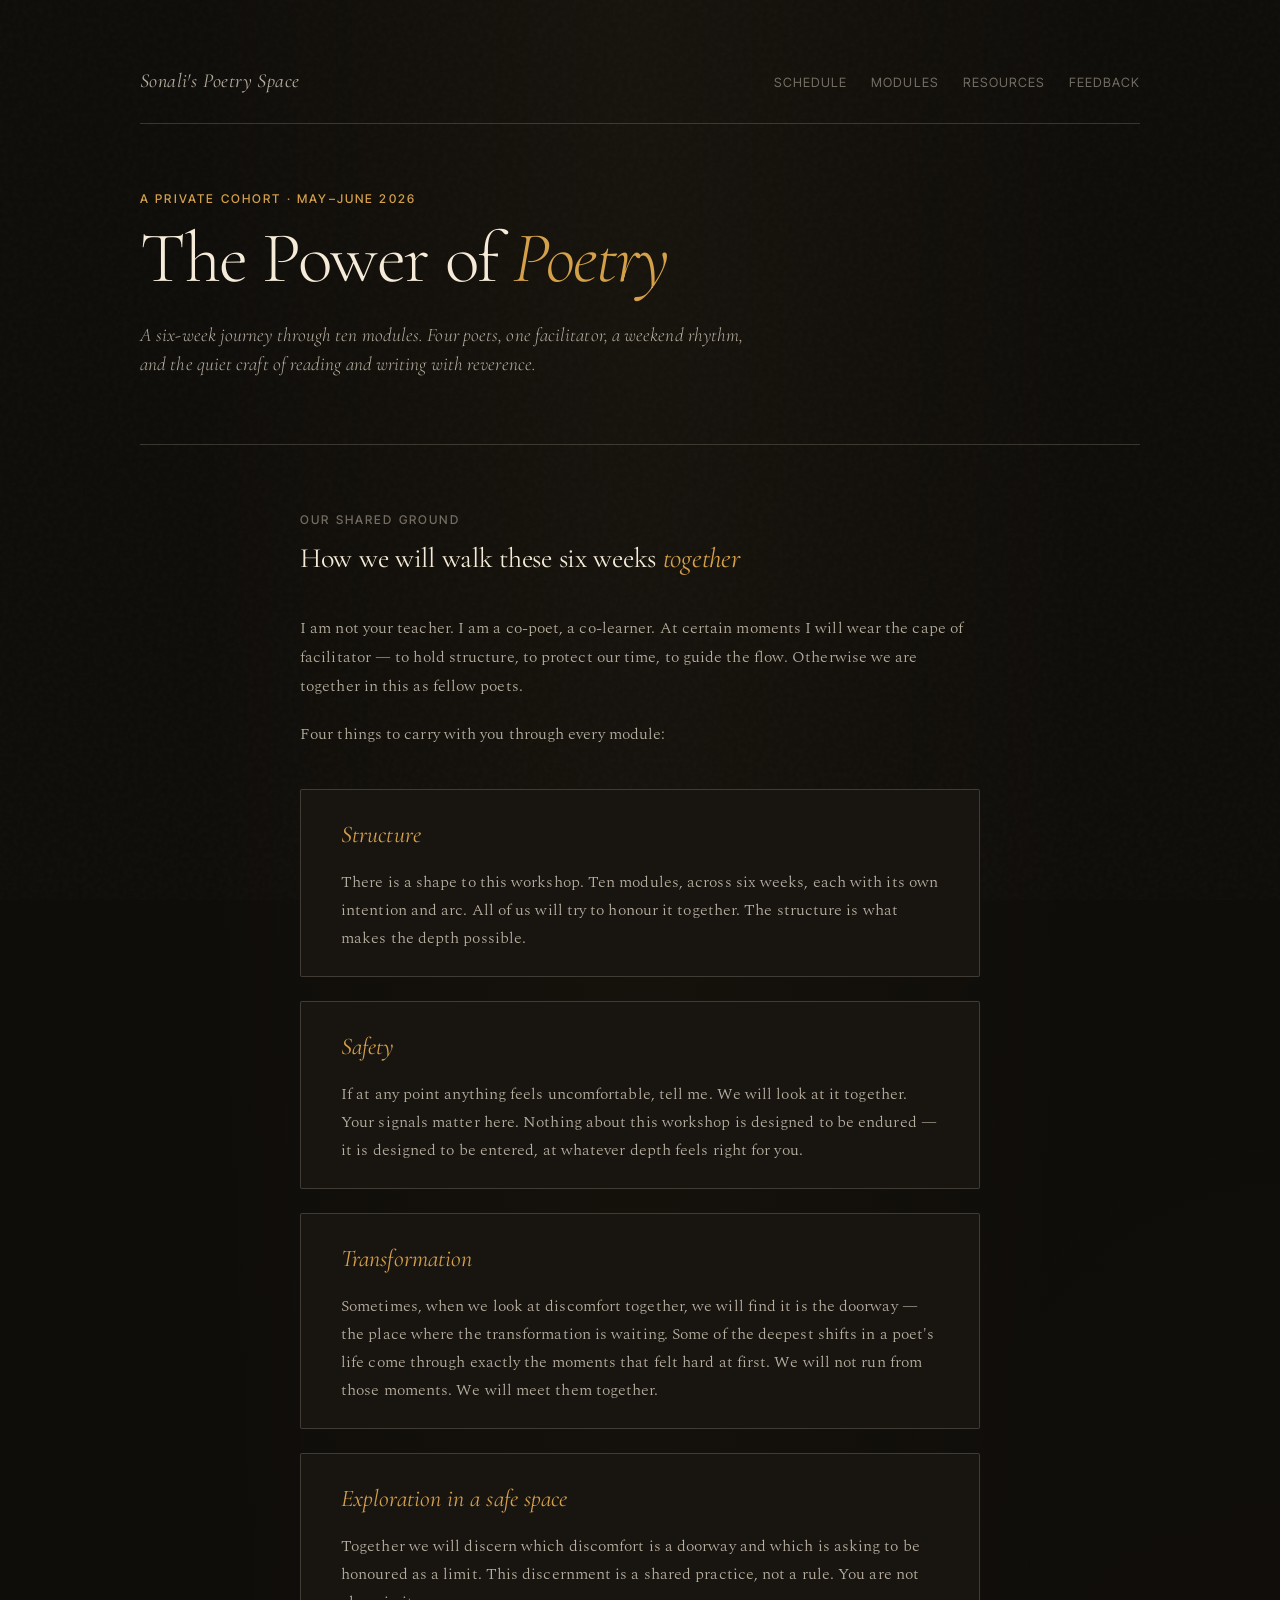
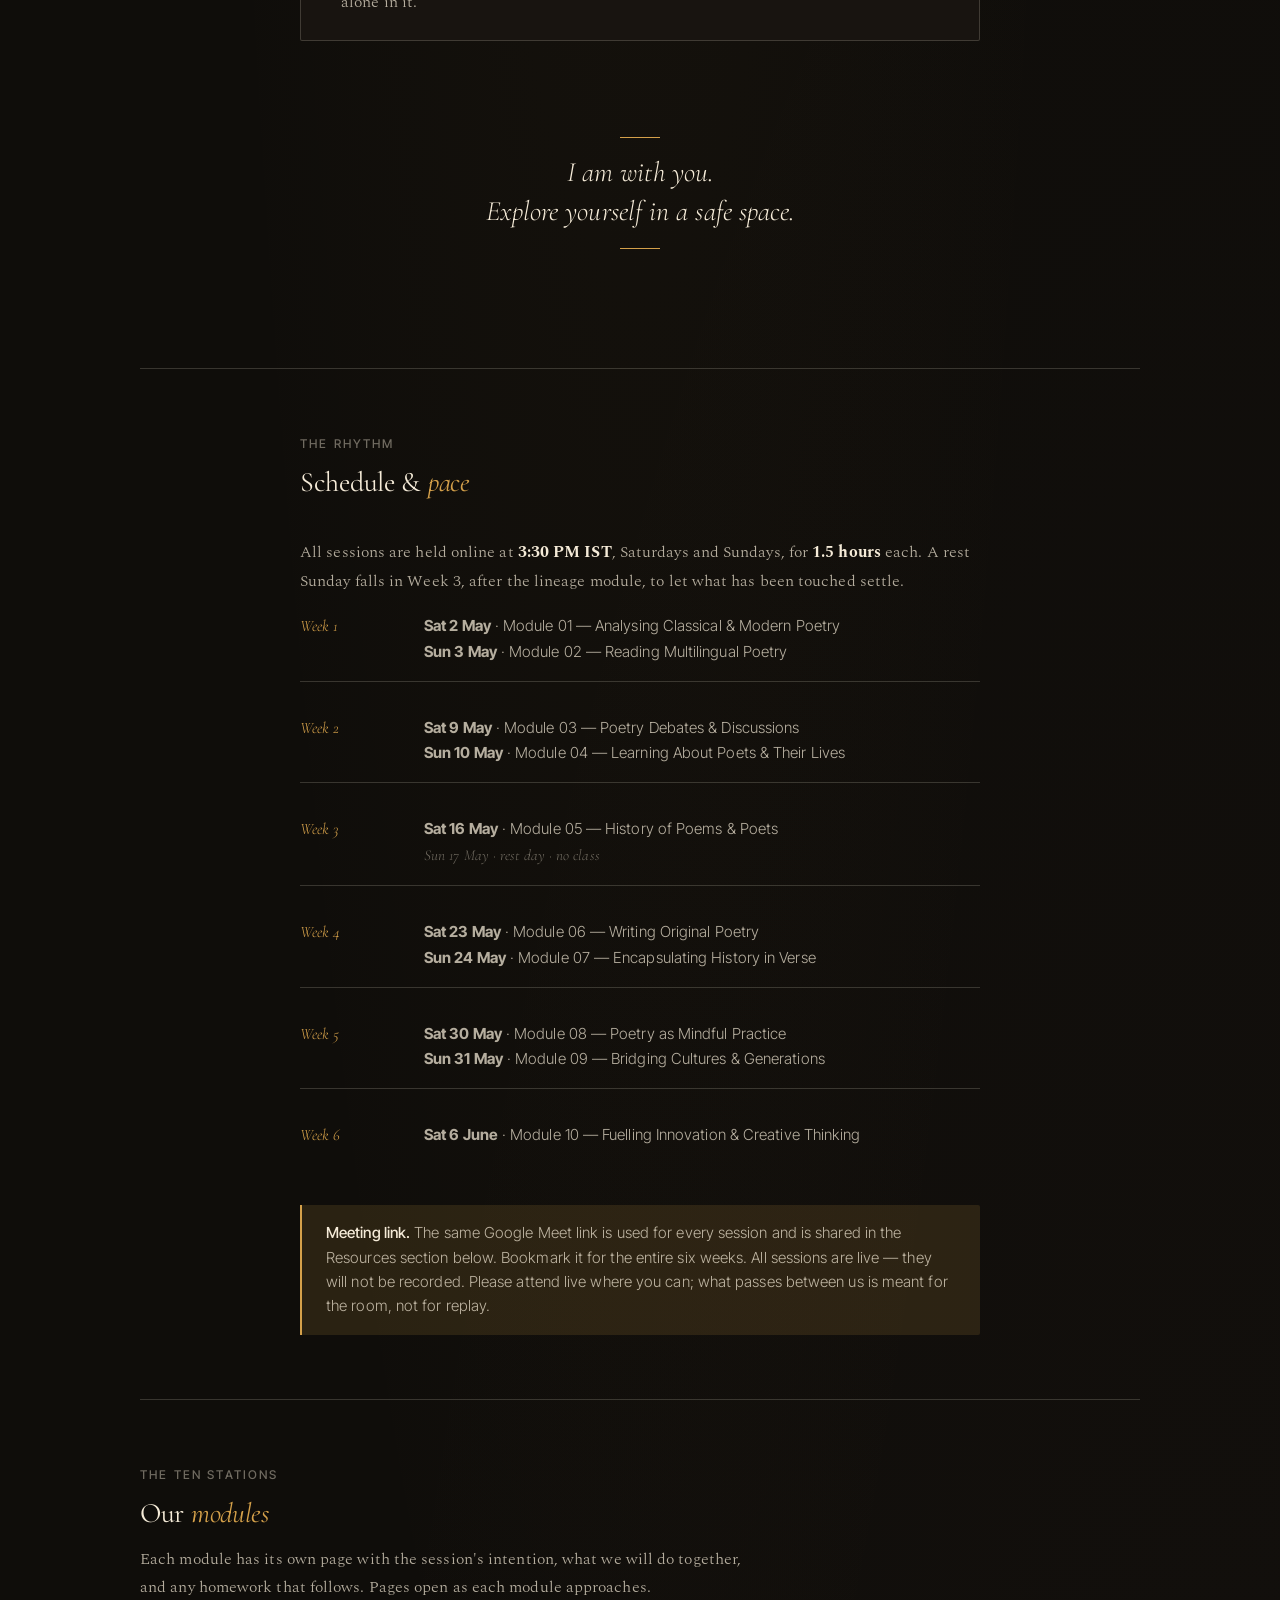
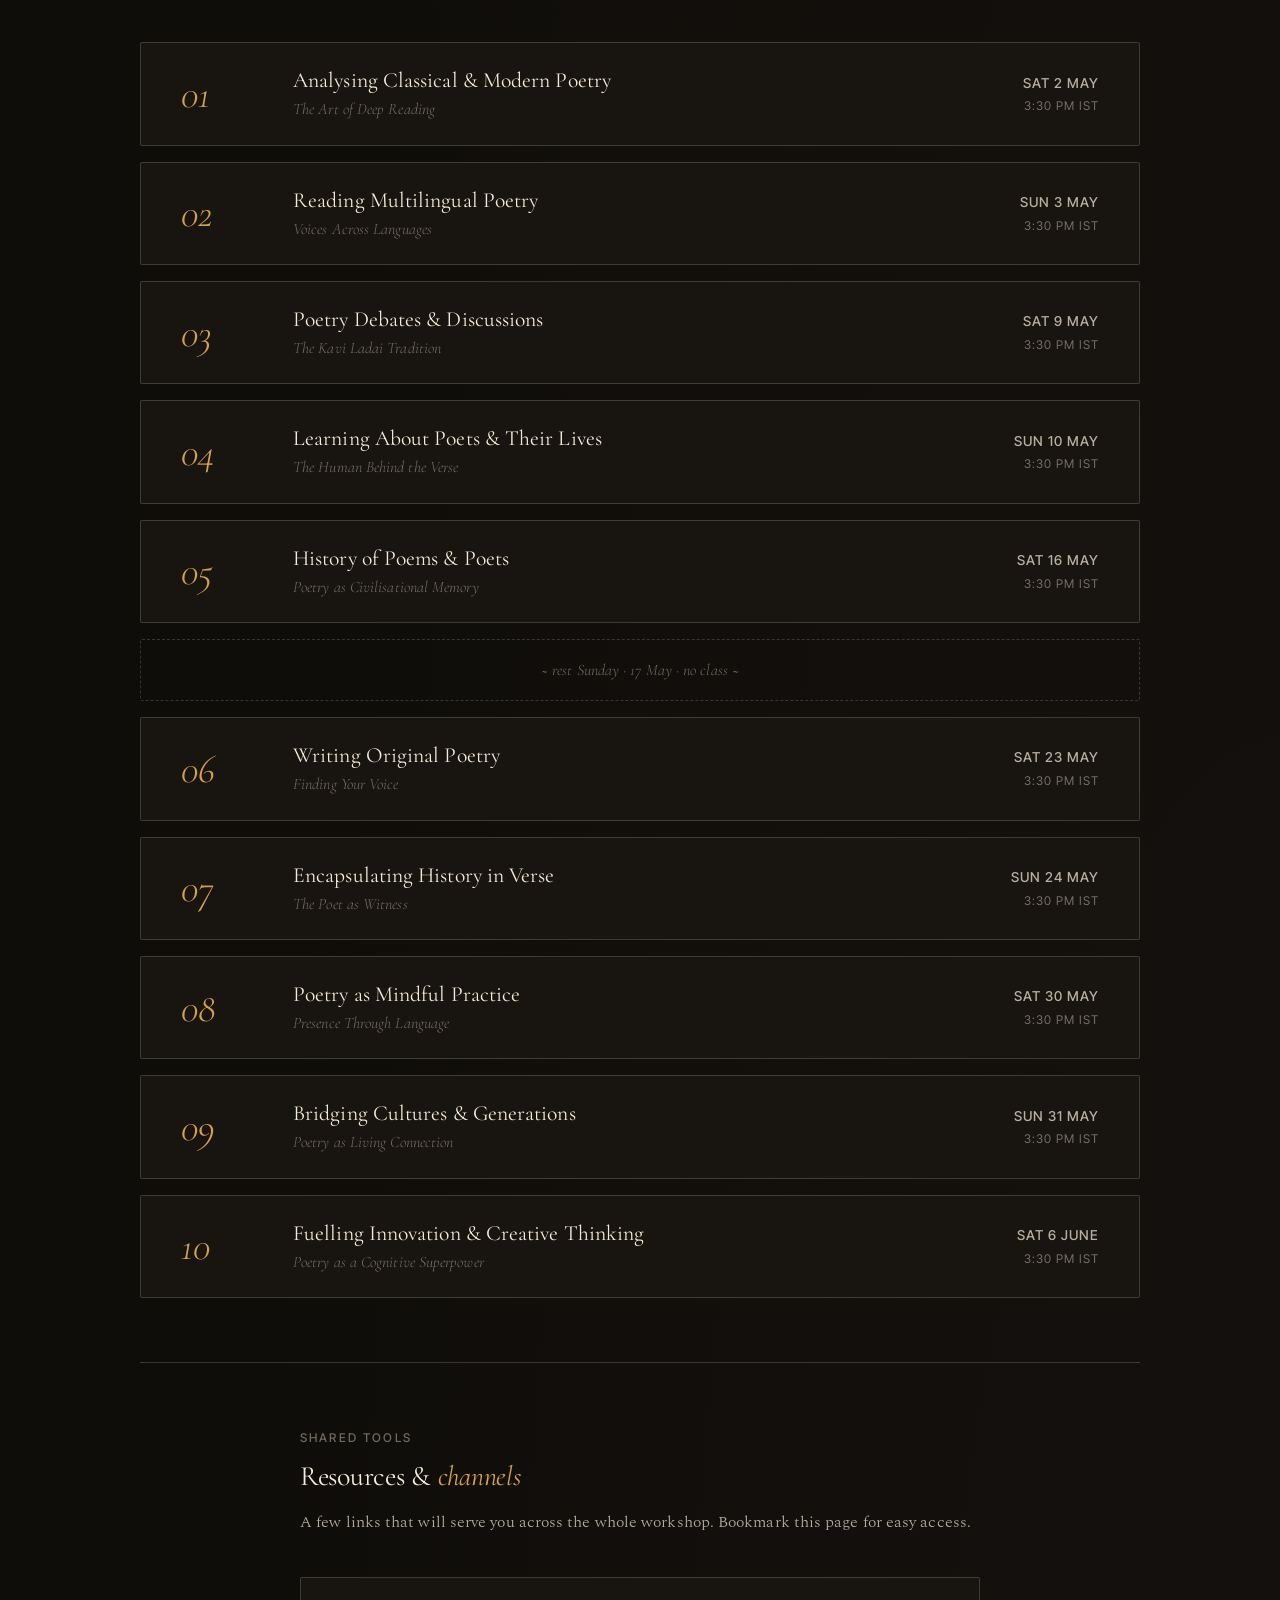
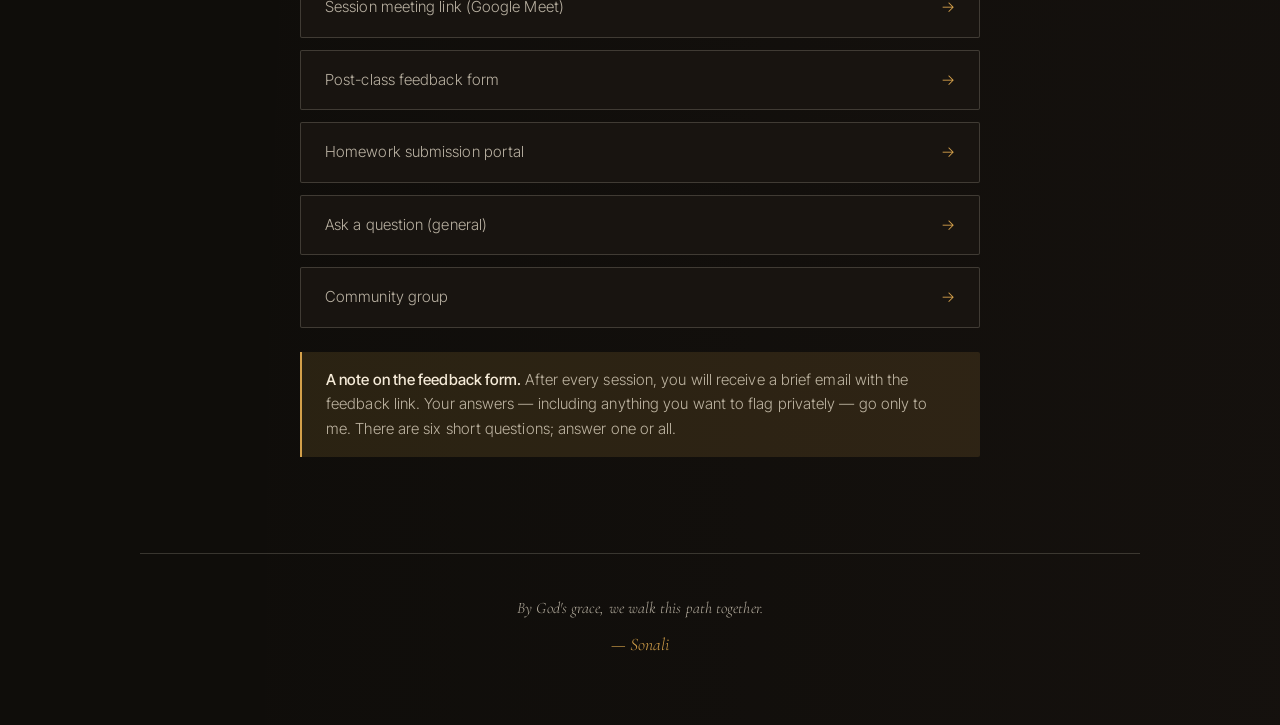
==== index.html @ ab96ab95 "Add files via upload" ====
<!DOCTYPE html>
<html lang="en">
<head>
<meta charset="UTF-8">
<meta name="viewport" content="width=device-width, initial-scale=1.0">
<meta name="robots" content="noindex, nofollow">
<title>The Power of Poetry · Cohort Hub · May 2026</title>
<link rel="stylesheet" href="styles.css">
<link rel="icon" href="data:image/svg+xml,%3Csvg xmlns='http://www.w3.org/2000/svg' viewBox='0 0 32 32'%3E%3Ctext x='16' y='22' text-anchor='middle' font-size='22' fill='%23d4a04a'%3E✦%3C/text%3E%3C/svg%3E">
</head>
<body>
<div class="page">
<div class="container">

<header class="masthead">
  <div class="masthead-title">
    <a href="index.html">Sonali's Poetry Space</a>
  </div>
  <nav class="masthead-nav">
    <a href="#schedule">Schedule</a>
    <a href="#modules">Modules</a>
    <a href="#resources">Resources</a>
    <a href="#feedback">Feedback</a>
  </nav>
</header>

<!-- HERO -->
<section class="reveal">
  <span class="eyebrow">A Private Cohort · May–June 2026</span>
  <h1 class="display">The Power of <em>Poetry</em></h1>
  <p class="lede" style="margin-top: var(--space-lg);">
    A six-week journey through ten modules. Four poets, one facilitator, a weekend rhythm, and the quiet craft of reading and writing with reverence.
  </p>
</section>

<hr class="rule">

<!-- OPENING FRAMING -->
<section class="section container-text">
  <div class="section-head">
    <span class="eyebrow eyebrow-muted">Our Shared Ground</span>
    <h2 class="section-title">How we will walk these six weeks <em>together</em></h2>
  </div>

  <div class="body-text">
    <p>
      I am not your teacher. I am a co-poet, a co-learner. At certain moments I will wear the cape of facilitator — to hold structure, to protect our time, to guide the flow. Otherwise we are together in this as fellow poets.
    </p>
    <p>
      Four things to carry with you through every module:
    </p>
  </div>

  <div class="four-pillars reveal-stagger">
    <div class="pillar">
      <div class="pillar-name">Structure</div>
      <div class="pillar-body">
        There is a shape to this workshop. Ten modules, across six weeks, each with its own intention and arc. All of us will try to honour it together. The structure is what makes the depth possible.
      </div>
    </div>
    <div class="pillar">
      <div class="pillar-name">Safety</div>
      <div class="pillar-body">
        If at any point anything feels uncomfortable, tell me. We will look at it together. Your signals matter here. Nothing about this workshop is designed to be endured — it is designed to be entered, at whatever depth feels right for you.
      </div>
    </div>
    <div class="pillar">
      <div class="pillar-name">Transformation</div>
      <div class="pillar-body">
        Sometimes, when we look at discomfort together, we will find it is the doorway — the place where the transformation is waiting. Some of the deepest shifts in a poet's life come through exactly the moments that felt hard at first. We will not run from those moments. We will meet them together.
      </div>
    </div>
    <div class="pillar">
      <div class="pillar-name">Exploration in a safe space</div>
      <div class="pillar-body">
        Together we will discern which discomfort is a doorway and which is asking to be honoured as a limit. This discernment is a shared practice, not a rule. You are not alone in it.
      </div>
    </div>
  </div>

  <div class="pullquote">
    I am with you.<br>Explore yourself in a safe space.
  </div>
</section>

<hr class="rule">

<!-- SCHEDULE -->
<section id="schedule" class="section container-text">
  <div class="section-head">
    <span class="eyebrow eyebrow-muted">The Rhythm</span>
    <h2 class="section-title">Schedule &amp; <em>pace</em></h2>
  </div>

  <p class="body-text">
    All sessions are held online at <strong style="color:var(--parchment);">3:30 PM IST</strong>, Saturdays and Sundays, for <strong style="color:var(--parchment);">1.5 hours</strong> each. A rest Sunday falls in Week 3, after the lineage module, to let what has been touched settle.
  </p>

  <ul class="schedule-list">
    <li class="schedule-item">
      <span class="schedule-week">Week 1</span>
      <div class="schedule-sessions">
        <strong>Sat 2 May</strong> · Module 01 — Analysing Classical &amp; Modern Poetry<br>
        <strong>Sun 3 May</strong> · Module 02 — Reading Multilingual Poetry
      </div>
    </li>
    <li class="schedule-item">
      <span class="schedule-week">Week 2</span>
      <div class="schedule-sessions">
        <strong>Sat 9 May</strong> · Module 03 — Poetry Debates &amp; Discussions<br>
        <strong>Sun 10 May</strong> · Module 04 — Learning About Poets &amp; Their Lives
      </div>
    </li>
    <li class="schedule-item">
      <span class="schedule-week">Week 3</span>
      <div class="schedule-sessions">
        <strong>Sat 16 May</strong> · Module 05 — History of Poems &amp; Poets<br>
        <em>Sun 17 May · rest day · no class</em>
      </div>
    </li>
    <li class="schedule-item">
      <span class="schedule-week">Week 4</span>
      <div class="schedule-sessions">
        <strong>Sat 23 May</strong> · Module 06 — Writing Original Poetry<br>
        <strong>Sun 24 May</strong> · Module 07 — Encapsulating History in Verse
      </div>
    </li>
    <li class="schedule-item">
      <span class="schedule-week">Week 5</span>
      <div class="schedule-sessions">
        <strong>Sat 30 May</strong> · Module 08 — Poetry as Mindful Practice<br>
        <strong>Sun 31 May</strong> · Module 09 — Bridging Cultures &amp; Generations
      </div>
    </li>
    <li class="schedule-item">
      <span class="schedule-week">Week 6</span>
      <div class="schedule-sessions">
        <strong>Sat 6 June</strong> · Module 10 — Fuelling Innovation &amp; Creative Thinking
      </div>
    </li>
  </ul>

  <div class="note" style="margin-top: var(--space-xl);">
    <strong>Meeting link.</strong> The same Google Meet link is used for every session and is shared in the Resources section below. Bookmark it for the entire six weeks. All sessions are live — they will not be recorded. Please attend live where you can; what passes between us is meant for the room, not for replay.
  </div>
</section>

<hr class="rule">

<!-- MODULES -->
<section id="modules" class="section">
  <div class="section-head">
    <span class="eyebrow eyebrow-muted">The Ten Stations</span>
    <h2 class="section-title">Our <em>modules</em></h2>
    <p class="body-text" style="margin-top: var(--space-md); max-width: var(--max-reading);">
      Each module has its own page with the session's intention, what we will do together, and any homework that follows. Pages open as each module approaches.
    </p>
  </div>

  <div class="modules-grid reveal-stagger">

    <a class="module-card" href="module-01.html">
      <div class="module-card-grid">
        <div class="module-num">01</div>
        <div class="module-info">
          <div class="module-card-title">Analysing Classical &amp; Modern Poetry</div>
          <div class="module-card-sub">The Art of Deep Reading</div>
        </div>
        <div class="module-card-date"><strong>Sat 2 May</strong>3:30 PM IST</div>
      </div>
    </a>

    <a class="module-card" href="module-02.html">
      <div class="module-card-grid">
        <div class="module-num">02</div>
        <div class="module-info">
          <div class="module-card-title">Reading Multilingual Poetry</div>
          <div class="module-card-sub">Voices Across Languages</div>
        </div>
        <div class="module-card-date"><strong>Sun 3 May</strong>3:30 PM IST</div>
      </div>
    </a>

    <a class="module-card" href="module-03.html">
      <div class="module-card-grid">
        <div class="module-num">03</div>
        <div class="module-info">
          <div class="module-card-title">Poetry Debates &amp; Discussions</div>
          <div class="module-card-sub">The Kavi Ladai Tradition</div>
        </div>
        <div class="module-card-date"><strong>Sat 9 May</strong>3:30 PM IST</div>
      </div>
    </a>

    <a class="module-card" href="module-04.html">
      <div class="module-card-grid">
        <div class="module-num">04</div>
        <div class="module-info">
          <div class="module-card-title">Learning About Poets &amp; Their Lives</div>
          <div class="module-card-sub">The Human Behind the Verse</div>
        </div>
        <div class="module-card-date"><strong>Sun 10 May</strong>3:30 PM IST</div>
      </div>
    </a>

    <a class="module-card" href="module-05.html">
      <div class="module-card-grid">
        <div class="module-num">05</div>
        <div class="module-info">
          <div class="module-card-title">History of Poems &amp; Poets</div>
          <div class="module-card-sub">Poetry as Civilisational Memory</div>
        </div>
        <div class="module-card-date"><strong>Sat 16 May</strong>3:30 PM IST</div>
      </div>
    </a>

    <div class="rest-marker">rest Sunday · 17 May · no class</div>

    <a class="module-card" href="module-06.html">
      <div class="module-card-grid">
        <div class="module-num">06</div>
        <div class="module-info">
          <div class="module-card-title">Writing Original Poetry</div>
          <div class="module-card-sub">Finding Your Voice</div>
        </div>
        <div class="module-card-date"><strong>Sat 23 May</strong>3:30 PM IST</div>
      </div>
    </a>

    <a class="module-card" href="module-07.html">
      <div class="module-card-grid">
        <div class="module-num">07</div>
        <div class="module-info">
          <div class="module-card-title">Encapsulating History in Verse</div>
          <div class="module-card-sub">The Poet as Witness</div>
        </div>
        <div class="module-card-date"><strong>Sun 24 May</strong>3:30 PM IST</div>
      </div>
    </a>

    <a class="module-card" href="module-08.html">
      <div class="module-card-grid">
        <div class="module-num">08</div>
        <div class="module-info">
          <div class="module-card-title">Poetry as Mindful Practice</div>
          <div class="module-card-sub">Presence Through Language</div>
        </div>
        <div class="module-card-date"><strong>Sat 30 May</strong>3:30 PM IST</div>
      </div>
    </a>

    <a class="module-card" href="module-09.html">
      <div class="module-card-grid">
        <div class="module-num">09</div>
        <div class="module-info">
          <div class="module-card-title">Bridging Cultures &amp; Generations</div>
          <div class="module-card-sub">Poetry as Living Connection</div>
        </div>
        <div class="module-card-date"><strong>Sun 31 May</strong>3:30 PM IST</div>
      </div>
    </a>

    <a class="module-card" href="module-10.html">
      <div class="module-card-grid">
        <div class="module-num">10</div>
        <div class="module-info">
          <div class="module-card-title">Fuelling Innovation &amp; Creative Thinking</div>
          <div class="module-card-sub">Poetry as a Cognitive Superpower</div>
        </div>
        <div class="module-card-date"><strong>Sat 6 June</strong>3:30 PM IST</div>
      </div>
    </a>

  </div>
</section>

<hr class="rule">

<!-- RESOURCES -->
<section id="resources" class="section container-text">
  <div class="section-head">
    <span class="eyebrow eyebrow-muted">Shared Tools</span>
    <h2 class="section-title">Resources &amp; <em>channels</em></h2>
    <p class="body-text" style="margin-top: var(--space-md);">
      A few links that will serve you across the whole workshop. Bookmark this page for easy access.
    </p>
  </div>

  <ul class="link-list">
    <li><a href="https://meet.google.com/rak-xqtw-wih" target="_blank" rel="noopener">Session meeting link (Google Meet)</a></li>
    <li><a href="#" data-link="feedback" id="feedback">Post-class feedback form</a></li>
    <li><a href="#" data-link="homework">Homework submission portal</a></li>
    <li><a href="#" data-link="questions">Ask a question (general)</a></li>
    <li><a href="#" data-link="community">Community group</a></li>
  </ul>

  <div class="note" style="margin-top: var(--space-lg);">
    <strong>A note on the feedback form.</strong> After every session, you will receive a brief email with the feedback link. Your answers — including anything you want to flag privately — go only to me. There are six short questions; answer one or all.
  </div>
</section>

<!-- FOOTER -->
<footer class="page-foot">
  <p>By God's grace, we walk this path together.</p>
  <span class="signature">— Sonali</span>
</footer>

</div>
</div>

<script>
// Gentle placeholder behaviour: links that are not yet configured
// show a friendly note rather than a broken experience.
document.querySelectorAll('.link-list a[data-link]').forEach(a => {
  a.addEventListener('click', (e) => {
    if (a.getAttribute('href') === '#' || !a.getAttribute('href')) {
      e.preventDefault();
      const label = a.textContent.trim();
      alert(`This link will be activated before the workshop begins:\n\n"${label}"\n\nYou will receive it by email.`);
    }
  });
});
</script>

</body>
</html>
---- styles.css ----
/* ============================================
   The Power of Poetry — Cohort Hub
   Shared stylesheet
   Aesthetic: contemplative editorial, warm dark,
   serif-forward, generous whitespace
   ============================================ */

/* -- Typography imports -- */
@import url('https://fonts.googleapis.com/css2?family=Cormorant+Garamond:ital,wght@0,300;0,400;0,500;0,600;1,300;1,400;1,500&family=Spectral:ital,wght@0,300;0,400;0,500;0,600;1,300;1,400&family=Inter+Tight:wght@300;400;500;600&display=swap');

/* -- Design tokens -- */
:root {
  /* Colors — ink on aged paper, saffron accent */
  --ink-deepest: #0f0d0a;
  --ink-deep: #181410;
  --ink-mid: #211c17;
  --ink-raised: #2a241e;
  --parchment: #f5ebd8;
  --parchment-dim: #d9cdb7;
  --parchment-soft: rgba(245, 235, 216, 0.72);
  --parchment-faint: rgba(245, 235, 216, 0.42);
  --parchment-whisper: rgba(245, 235, 216, 0.18);
  --saffron: #d4a04a;
  --saffron-deep: #b88535;
  --saffron-soft: rgba(212, 160, 74, 0.14);
  --patron-rose: #c88a7f;
  --patron-rose-soft: rgba(200, 138, 127, 0.12);

  /* Typography */
  --font-display: 'Cormorant Garamond', 'Times New Roman', serif;
  --font-body: 'Spectral', 'Georgia', serif;
  --font-ui: 'Inter Tight', system-ui, sans-serif;

  /* Spacing rhythm */
  --space-xxs: 0.25rem;
  --space-xs: 0.5rem;
  --space-sm: 0.75rem;
  --space-md: 1rem;
  --space-lg: 1.5rem;
  --space-xl: 2.5rem;
  --space-xxl: 4rem;
  --space-xxxl: 6rem;

  /* Max widths */
  --max-text: 680px;
  --max-wide: 1000px;
  --max-reading: 620px;
}

/* -- Reset & base -- */
* { box-sizing: border-box; margin: 0; padding: 0; }

html { scroll-behavior: smooth; }

body {
  background: var(--ink-deepest);
  color: var(--parchment);
  font-family: var(--font-body);
  font-weight: 300;
  line-height: 1.75;
  font-size: 17px;
  letter-spacing: 0.005em;
  -webkit-font-smoothing: antialiased;
  min-height: 100vh;
  overflow-x: hidden;
  background-image:
    radial-gradient(ellipse at top, rgba(212, 160, 74, 0.04) 0%, transparent 50%),
    radial-gradient(ellipse at bottom right, rgba(200, 138, 127, 0.03) 0%, transparent 60%);
}

/* Subtle paper texture */
body::before {
  content: '';
  position: fixed;
  inset: 0;
  pointer-events: none;
  z-index: 1;
  opacity: 0.35;
  background-image: url("data:image/svg+xml,%3Csvg viewBox='0 0 200 200' xmlns='http://www.w3.org/2000/svg'%3E%3Cfilter id='n'%3E%3CfeTurbulence type='fractalNoise' baseFrequency='0.9' numOctaves='2' /%3E%3CfeColorMatrix values='0 0 0 0 0.95 0 0 0 0 0.92 0 0 0 0 0.85 0 0 0 0.06 0'/%3E%3C/filter%3E%3Crect width='100%25' height='100%25' filter='url(%23n)'/%3E%3C/svg%3E");
}

/* -- Typography -- */
h1, h2, h3, h4, h5, h6 {
  font-family: var(--font-display);
  font-weight: 400;
  letter-spacing: -0.01em;
  line-height: 1.15;
  color: var(--parchment);
}

p { color: var(--parchment-soft); }

.serif-italic {
  font-family: var(--font-display);
  font-style: italic;
  font-weight: 400;
}

em, i { font-style: italic; color: var(--parchment); }

/* -- Layout containers -- */
.page {
  position: relative;
  z-index: 2;
  min-height: 100vh;
  padding: var(--space-xxl) var(--space-lg);
}

.container {
  max-width: var(--max-wide);
  margin: 0 auto;
}

.container-text {
  max-width: var(--max-text);
  margin: 0 auto;
}

.container-reading {
  max-width: var(--max-reading);
  margin: 0 auto;
}

/* -- Header bar -- */
.masthead {
  border-bottom: 0.5px solid var(--parchment-whisper);
  padding-bottom: var(--space-lg);
  margin-bottom: var(--space-xxl);
  display: flex;
  justify-content: space-between;
  align-items: baseline;
  flex-wrap: wrap;
  gap: var(--space-sm);
}

.masthead-title {
  font-family: var(--font-display);
  font-style: italic;
  font-weight: 400;
  font-size: 1.25rem;
  color: var(--parchment-soft);
  letter-spacing: 0.02em;
}

.masthead-title a {
  color: inherit;
  text-decoration: none;
  transition: color 200ms ease;
}

.masthead-title a:hover { color: var(--saffron); }

.masthead-nav {
  display: flex;
  gap: var(--space-lg);
  font-family: var(--font-ui);
  font-size: 0.8rem;
  font-weight: 400;
  letter-spacing: 0.08em;
  text-transform: uppercase;
  color: var(--parchment-faint);
  flex-wrap: wrap;
}

@media (max-width: 520px) {
  .masthead-nav {
    gap: var(--space-md);
    font-size: 0.72rem;
  }
}

.masthead-nav a {
  color: inherit;
  text-decoration: none;
  transition: color 200ms ease;
  padding-bottom: 2px;
  border-bottom: 0.5px solid transparent;
}

.masthead-nav a:hover {
  color: var(--parchment);
  border-bottom-color: var(--saffron);
}

/* -- Eyebrow label -- */
.eyebrow {
  font-family: var(--font-ui);
  font-size: 0.75rem;
  font-weight: 500;
  letter-spacing: 0.18em;
  text-transform: uppercase;
  color: var(--saffron);
  margin-bottom: var(--space-sm);
  display: block;
}

.eyebrow-muted {
  color: var(--parchment-faint);
}

/* -- Headings scale -- */
.display {
  font-size: clamp(2.75rem, 6vw, 4.5rem);
  font-weight: 300;
  letter-spacing: -0.02em;
  line-height: 1.05;
}

.display em {
  font-style: italic;
  color: var(--saffron);
}

.h1 { font-size: clamp(2rem, 4vw, 2.75rem); font-weight: 400; }
.h2 { font-size: clamp(1.5rem, 3vw, 2rem); font-weight: 400; }
.h3 { font-size: 1.35rem; font-weight: 500; }
.h4 {
  font-family: var(--font-ui);
  font-size: 0.75rem;
  font-weight: 500;
  letter-spacing: 0.15em;
  text-transform: uppercase;
  color: var(--parchment-faint);
}

/* -- Body text -- */
.lede {
  font-family: var(--font-display);
  font-size: clamp(1.1rem, 1.5vw, 1.35rem);
  font-weight: 300;
  font-style: italic;
  line-height: 1.55;
  color: var(--parchment-soft);
  max-width: var(--max-reading);
}

.body-text {
  font-size: 1rem;
  line-height: 1.8;
  color: var(--parchment-soft);
}

.body-text p + p { margin-top: 1.2em; }

/* -- Horizontal rules -- */
.rule {
  border: 0;
  border-top: 0.5px solid var(--parchment-whisper);
  margin: var(--space-xxl) 0;
}

.rule-center {
  border: 0;
  text-align: center;
  height: 1em;
  margin: var(--space-xl) 0;
}

.rule-center::before {
  content: '✦';
  color: var(--saffron);
  font-size: 0.75rem;
  letter-spacing: 1em;
  padding-left: 1em;
  opacity: 0.7;
}

/* -- Cards / panels -- */
.panel {
  background: var(--ink-deep);
  border: 0.5px solid var(--parchment-whisper);
  border-radius: 2px;
  padding: var(--space-xl);
  transition: border-color 300ms ease, transform 300ms ease;
}

.panel:hover {
  border-color: var(--parchment-faint);
}

/* -- Module cards -- */
.modules-grid {
  display: grid;
  gap: var(--space-md);
  margin-top: var(--space-xl);
}

.module-card {
  display: block;
  padding: var(--space-lg) var(--space-xl);
  background: var(--ink-deep);
  border: 0.5px solid var(--parchment-whisper);
  border-radius: 2px;
  text-decoration: none;
  color: inherit;
  transition: all 300ms ease;
  position: relative;
}

.module-card:hover {
  border-color: var(--saffron);
  background: var(--ink-mid);
  transform: translateX(4px);
}

.module-card-grid {
  display: grid;
  grid-template-columns: auto 1fr auto;
  gap: var(--space-lg);
  align-items: center;
}

.module-num {
  font-family: var(--font-display);
  font-style: italic;
  font-size: 2.5rem;
  font-weight: 300;
  color: var(--saffron);
  line-height: 1;
  min-width: 2.2em;
}

.module-info { min-width: 0; }

.module-card-title {
  font-family: var(--font-display);
  font-size: 1.35rem;
  font-weight: 400;
  color: var(--parchment);
  line-height: 1.25;
  margin-bottom: var(--space-xxs);
}

.module-card-sub {
  font-family: var(--font-display);
  font-style: italic;
  font-size: 1rem;
  font-weight: 300;
  color: var(--parchment-faint);
  line-height: 1.4;
}

.module-card-date {
  font-family: var(--font-ui);
  font-size: 0.75rem;
  font-weight: 400;
  letter-spacing: 0.08em;
  text-transform: uppercase;
  color: var(--parchment-faint);
  text-align: right;
  white-space: nowrap;
}

.module-card-date strong {
  display: block;
  font-weight: 500;
  color: var(--parchment-soft);
  font-size: 0.85rem;
}

@media (max-width: 600px) {
  .module-card-grid {
    grid-template-columns: auto 1fr;
    gap: var(--space-md);
  }
  .module-card-date {
    grid-column: 1 / -1;
    text-align: left;
    padding-top: var(--space-xs);
    border-top: 0.5px solid var(--parchment-whisper);
    margin-top: var(--space-xs);
  }
  .module-num { font-size: 2rem; }
  .module-card-title { font-size: 1.15rem; }
}

/* -- Rest week marker -- */
.rest-marker {
  display: block;
  padding: var(--space-md) var(--space-xl);
  text-align: center;
  font-family: var(--font-display);
  font-style: italic;
  color: var(--parchment-faint);
  font-size: 1rem;
  border: 0.5px dashed var(--parchment-whisper);
  border-radius: 2px;
  background: transparent;
}

.rest-marker::before {
  content: '~ ';
  color: var(--saffron);
}
.rest-marker::after {
  content: ' ~';
  color: var(--saffron);
}

/* -- Section headers -- */
.section {
  margin-bottom: var(--space-xxl);
}

.section-head {
  margin-bottom: var(--space-xl);
}

.section-head-inline {
  display: flex;
  align-items: baseline;
  justify-content: space-between;
  flex-wrap: wrap;
  gap: var(--space-md);
  margin-bottom: var(--space-lg);
  padding-bottom: var(--space-sm);
  border-bottom: 0.5px solid var(--parchment-whisper);
}

.section-title {
  font-family: var(--font-display);
  font-size: 1.75rem;
  font-weight: 400;
  color: var(--parchment);
}

.section-title em {
  font-style: italic;
  color: var(--saffron);
}

/* -- Resource / link lists -- */
.link-list {
  list-style: none;
  display: grid;
  gap: var(--space-sm);
}

.link-list a {
  display: flex;
  justify-content: space-between;
  align-items: baseline;
  padding: var(--space-md) var(--space-lg);
  background: var(--ink-deep);
  border: 0.5px solid var(--parchment-whisper);
  border-radius: 2px;
  color: var(--parchment-soft);
  text-decoration: none;
  font-family: var(--font-ui);
  font-size: 0.95rem;
  transition: all 200ms ease;
}

.link-list a:hover {
  border-color: var(--saffron);
  color: var(--parchment);
  background: var(--ink-mid);
}

.link-list a::after {
  content: '→';
  color: var(--saffron);
  font-family: var(--font-ui);
  transition: transform 200ms ease;
}

.link-list a:hover::after {
  transform: translateX(3px);
}

/* -- Quote block -- */
.pullquote {
  font-family: var(--font-display);
  font-style: italic;
  font-weight: 300;
  font-size: clamp(1.35rem, 2.5vw, 1.75rem);
  line-height: 1.4;
  color: var(--parchment);
  text-align: center;
  padding: var(--space-xl) var(--space-md);
  max-width: var(--max-reading);
  margin: var(--space-xl) auto;
  position: relative;
}

.pullquote::before, .pullquote::after {
  content: '';
  display: block;
  width: 40px;
  height: 0.5px;
  background: var(--saffron);
  margin: var(--space-md) auto;
}

/* -- Footer -- */
.page-foot {
  margin-top: var(--space-xxxl);
  padding-top: var(--space-xl);
  border-top: 0.5px solid var(--parchment-whisper);
  font-family: var(--font-display);
  font-style: italic;
  font-weight: 300;
  color: var(--parchment-faint);
  text-align: center;
  font-size: 1rem;
}

.page-foot .signature {
  color: var(--saffron);
  font-size: 1.1rem;
  display: block;
  margin-top: var(--space-xs);
}

/* -- Patron layer styling -- */
.patron-layer {
  border: 0.5px solid var(--patron-rose);
  background: var(--patron-rose-soft);
  border-radius: 2px;
  padding: var(--space-lg) var(--space-xl);
  margin: var(--space-lg) 0;
  position: relative;
}

.patron-layer::before {
  content: '◆ Patron layer';
  position: absolute;
  top: -0.5em;
  left: var(--space-lg);
  background: var(--ink-deepest);
  padding: 0 0.75em;
  font-family: var(--font-ui);
  font-size: 0.7rem;
  font-weight: 500;
  letter-spacing: 0.15em;
  text-transform: uppercase;
  color: var(--patron-rose);
}

.patron-layer p { color: var(--parchment-soft); }

/* -- Module page specific -- */
.module-hero {
  padding: var(--space-lg) 0 var(--space-xl);
  border-bottom: 0.5px solid var(--parchment-whisper);
  margin-bottom: var(--space-xxl);
}

.module-hero-num {
  font-family: var(--font-display);
  font-style: italic;
  font-size: 0.9rem;
  letter-spacing: 0.15em;
  color: var(--saffron);
  text-transform: uppercase;
  margin-bottom: var(--space-md);
}

.module-hero-title {
  font-family: var(--font-display);
  font-size: clamp(2.25rem, 5vw, 3.5rem);
  font-weight: 300;
  line-height: 1.1;
  color: var(--parchment);
  margin-bottom: var(--space-xs);
}

.module-hero-sub {
  font-family: var(--font-display);
  font-style: italic;
  font-size: clamp(1.15rem, 2vw, 1.5rem);
  font-weight: 300;
  color: var(--saffron);
  margin-bottom: var(--space-lg);
}

.module-meta {
  display: flex;
  gap: var(--space-xl);
  flex-wrap: wrap;
  font-family: var(--font-ui);
  font-size: 0.8rem;
  letter-spacing: 0.1em;
  text-transform: uppercase;
  color: var(--parchment-faint);
}

.module-meta-item strong {
  display: block;
  color: var(--parchment-soft);
  font-weight: 500;
  margin-top: 2px;
  letter-spacing: 0.05em;
}

/* -- Intention block -- */
.intention {
  font-family: var(--font-display);
  font-style: italic;
  font-weight: 300;
  font-size: 1.35rem;
  line-height: 1.5;
  color: var(--parchment);
  padding: var(--space-xl);
  border-left: 2px solid var(--saffron);
  background: var(--ink-deep);
  margin: var(--space-xl) 0;
  max-width: var(--max-reading);
}

.intention-label {
  font-family: var(--font-ui);
  font-size: 0.7rem;
  font-weight: 500;
  letter-spacing: 0.2em;
  text-transform: uppercase;
  color: var(--saffron);
  display: block;
  margin-bottom: var(--space-sm);
  font-style: normal;
}

/* -- Content sections on module pages -- */
.module-section {
  margin: var(--space-xxl) 0;
  max-width: var(--max-text);
}

.module-section-head {
  font-family: var(--font-display);
  font-weight: 400;
  font-size: 1.75rem;
  color: var(--parchment);
  margin-bottom: var(--space-md);
}

.module-section-head em {
  font-style: italic;
  color: var(--saffron);
  font-weight: 300;
}

.module-section-body {
  font-size: 1.05rem;
  line-height: 1.8;
  color: var(--parchment-soft);
}

.module-section-body p + p { margin-top: 1.2em; }

.module-section-body strong {
  color: var(--parchment);
  font-weight: 500;
}

/* -- Pointer list (for "what you will do together" content) -- */
.pointer-list {
  list-style: none;
  counter-reset: pointer;
  display: grid;
  gap: var(--space-md);
  margin-top: var(--space-lg);
}

.pointer-list li {
  counter-increment: pointer;
  padding: var(--space-md) 0 var(--space-md) var(--space-xxl);
  position: relative;
  font-size: 1.05rem;
  line-height: 1.7;
  color: var(--parchment-soft);
  border-bottom: 0.5px solid var(--parchment-whisper);
}

.pointer-list li:last-child { border-bottom: none; }

.pointer-list li::before {
  content: counter(pointer, decimal-leading-zero);
  position: absolute;
  left: 0;
  top: var(--space-md);
  font-family: var(--font-display);
  font-style: italic;
  font-size: 1.2rem;
  color: var(--saffron);
  font-weight: 300;
}

/* -- Homework / invitation blockquote -- */
.invitation {
  font-family: var(--font-display);
  font-style: italic;
  font-weight: 300;
  font-size: 1.2rem;
  line-height: 1.65;
  color: var(--parchment);
  padding: var(--space-lg) var(--space-xl);
  background: var(--ink-deep);
  border: 0.5px solid var(--parchment-whisper);
  border-radius: 2px;
  margin: var(--space-lg) 0;
  position: relative;
}

.invitation::before {
  content: '"';
  position: absolute;
  top: -0.4em;
  left: 0.3em;
  font-size: 3rem;
  color: var(--saffron);
  font-family: var(--font-display);
  line-height: 1;
}

/* -- Call-to-action buttons -- */
.cta-row {
  display: flex;
  gap: var(--space-md);
  flex-wrap: wrap;
  margin-top: var(--space-lg);
}

.btn {
  display: inline-flex;
  align-items: center;
  gap: 0.5em;
  padding: var(--space-sm) var(--space-lg);
  font-family: var(--font-ui);
  font-size: 0.85rem;
  font-weight: 500;
  letter-spacing: 0.08em;
  text-transform: uppercase;
  text-decoration: none;
  border-radius: 2px;
  transition: all 200ms ease;
  cursor: pointer;
  border: 0.5px solid transparent;
}

.btn-primary {
  background: var(--saffron);
  color: var(--ink-deepest);
  border-color: var(--saffron);
}

.btn-primary:hover {
  background: var(--saffron-deep);
  border-color: var(--saffron-deep);
  transform: translateY(-1px);
}

.btn-ghost {
  background: transparent;
  color: var(--parchment-soft);
  border-color: var(--parchment-faint);
}

.btn-ghost:hover {
  color: var(--parchment);
  border-color: var(--saffron);
}

.btn::after {
  content: '→';
  transition: transform 200ms ease;
}

.btn:hover::after { transform: translateX(3px); }

/* -- Info / note block -- */
.note {
  padding: var(--space-md) var(--space-lg);
  background: var(--saffron-soft);
  border-left: 2px solid var(--saffron);
  border-radius: 0 2px 2px 0;
  font-size: 0.95rem;
  line-height: 1.6;
  color: var(--parchment-soft);
  margin: var(--space-lg) 0;
  font-family: var(--font-ui);
}

.note strong {
  color: var(--parchment);
  font-weight: 500;
}

/* -- Schedule list -- */
.schedule-list {
  list-style: none;
  display: grid;
  gap: var(--space-md);
  font-family: var(--font-ui);
  font-size: 0.95rem;
}

.schedule-item {
  display: grid;
  grid-template-columns: 100px 1fr;
  gap: var(--space-lg);
  padding: var(--space-md) 0;
  border-bottom: 0.5px solid var(--parchment-whisper);
  align-items: baseline;
}

.schedule-item:last-child { border-bottom: none; }

.schedule-week {
  font-family: var(--font-display);
  font-style: italic;
  color: var(--saffron);
  font-size: 1rem;
}

.schedule-sessions {
  color: var(--parchment-soft);
  line-height: 1.7;
}

.schedule-sessions em {
  font-family: var(--font-display);
  font-style: italic;
  color: var(--parchment-faint);
}

/* -- Opening framing -- */
.four-pillars {
  display: grid;
  gap: var(--space-lg);
  margin-top: var(--space-xl);
}

.pillar {
  padding: var(--space-lg) var(--space-xl);
  background: var(--ink-deep);
  border: 0.5px solid var(--parchment-whisper);
  border-radius: 2px;
}

.pillar-name {
  font-family: var(--font-display);
  font-style: italic;
  font-size: 1.5rem;
  color: var(--saffron);
  margin-bottom: var(--space-sm);
  font-weight: 400;
}

.pillar-body {
  font-size: 1rem;
  line-height: 1.75;
  color: var(--parchment-soft);
}

/* -- Reveal animation on scroll -- */
@keyframes reveal {
  from { opacity: 0; transform: translateY(8px); }
  to { opacity: 1; transform: translateY(0); }
}

.reveal {
  animation: reveal 800ms ease-out both;
}

.reveal-stagger > * {
  animation: reveal 700ms ease-out both;
  opacity: 0;
}

.reveal-stagger > *:nth-child(1) { animation-delay: 0ms; }
.reveal-stagger > *:nth-child(2) { animation-delay: 100ms; }
.reveal-stagger > *:nth-child(3) { animation-delay: 200ms; }
.reveal-stagger > *:nth-child(4) { animation-delay: 300ms; }
.reveal-stagger > *:nth-child(5) { animation-delay: 400ms; }
.reveal-stagger > *:nth-child(6) { animation-delay: 500ms; }
.reveal-stagger > *:nth-child(7) { animation-delay: 600ms; }
.reveal-stagger > *:nth-child(8) { animation-delay: 700ms; }
.reveal-stagger > *:nth-child(9) { animation-delay: 800ms; }
.reveal-stagger > *:nth-child(10) { animation-delay: 900ms; }

/* -- Focus states -- */
a:focus-visible, button:focus-visible {
  outline: 2px solid var(--saffron);
  outline-offset: 3px;
  border-radius: 2px;
}

/* -- Selection -- */
::selection {
  background: var(--saffron);
  color: var(--ink-deepest);
}

/* -- Scrollbar -- */
::-webkit-scrollbar { width: 10px; }
::-webkit-scrollbar-track { background: var(--ink-deepest); }
::-webkit-scrollbar-thumb {
  background: var(--ink-raised);
  border-radius: 5px;
}
::-webkit-scrollbar-thumb:hover { background: var(--saffron-deep); }

/* -- Print --*/
@media print {
  body { background: white; color: black; }
  body::before { display: none; }
  .masthead-nav { display: none; }
}
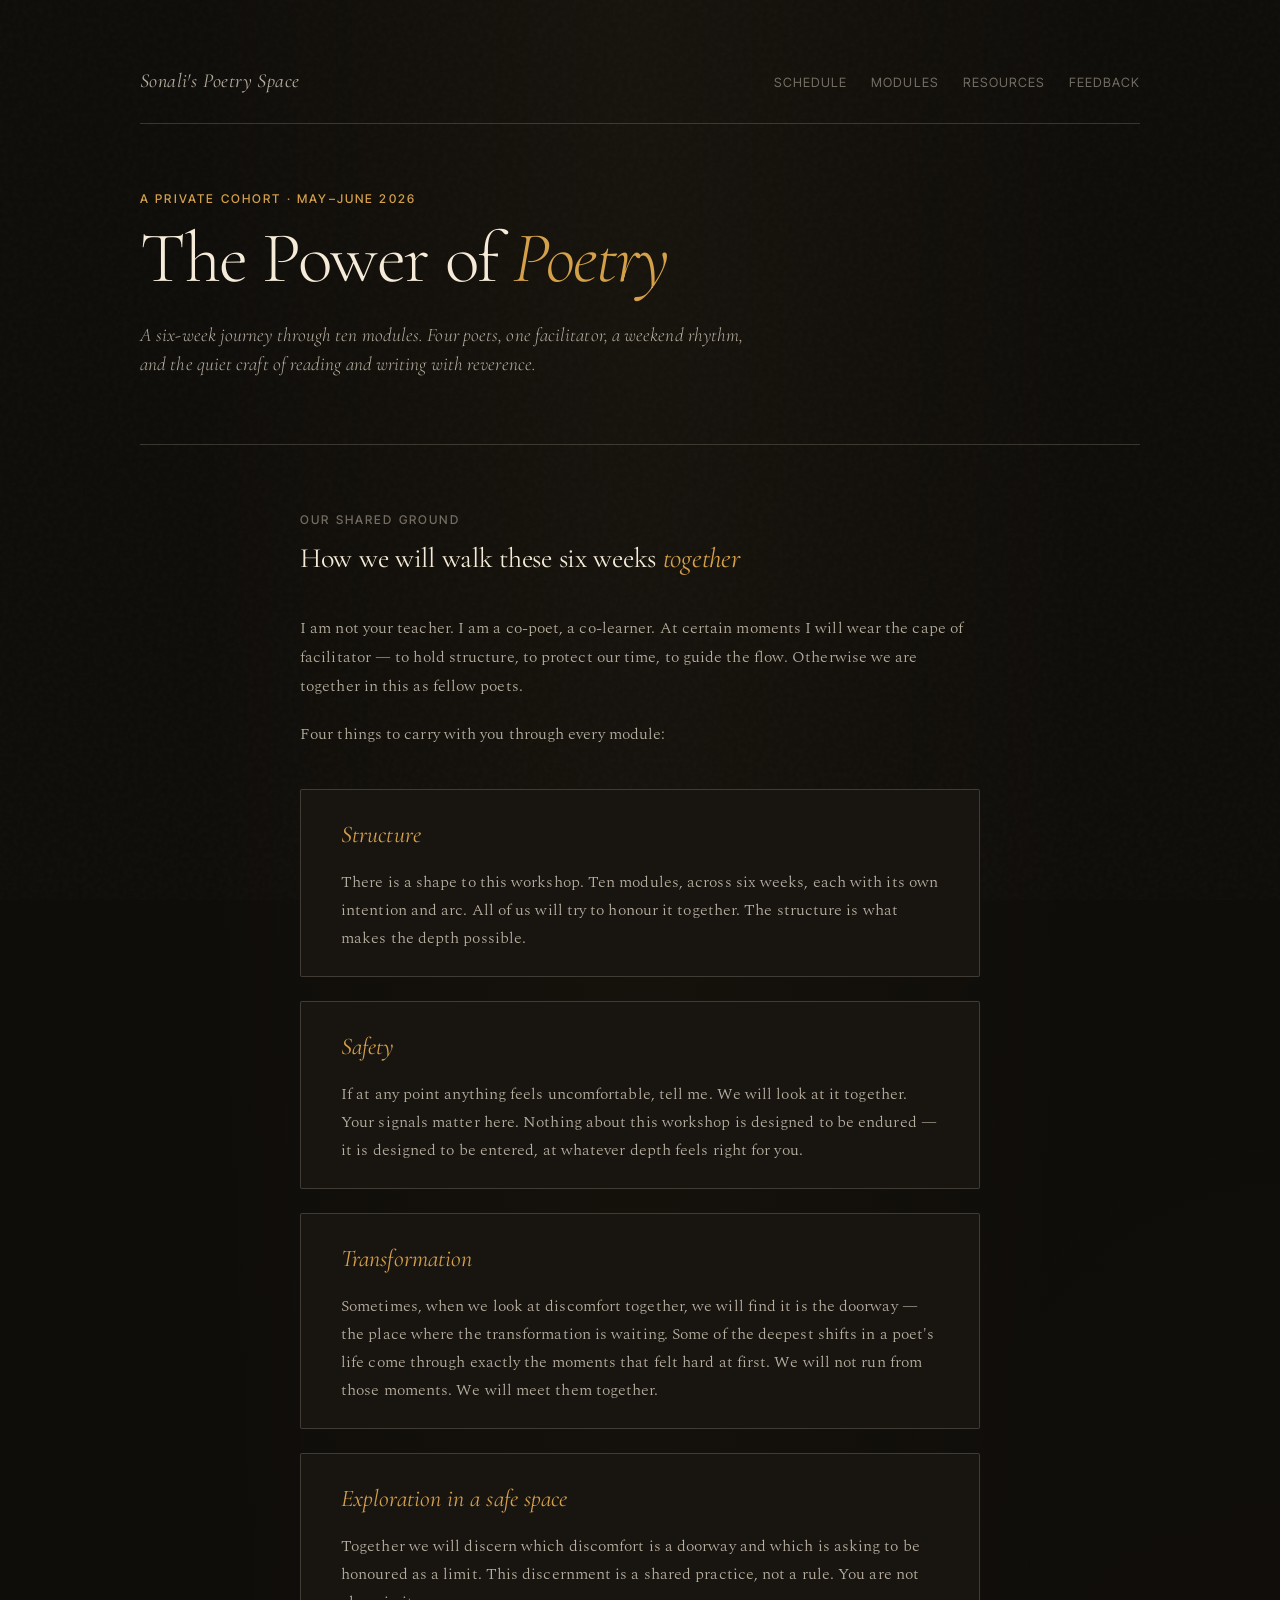
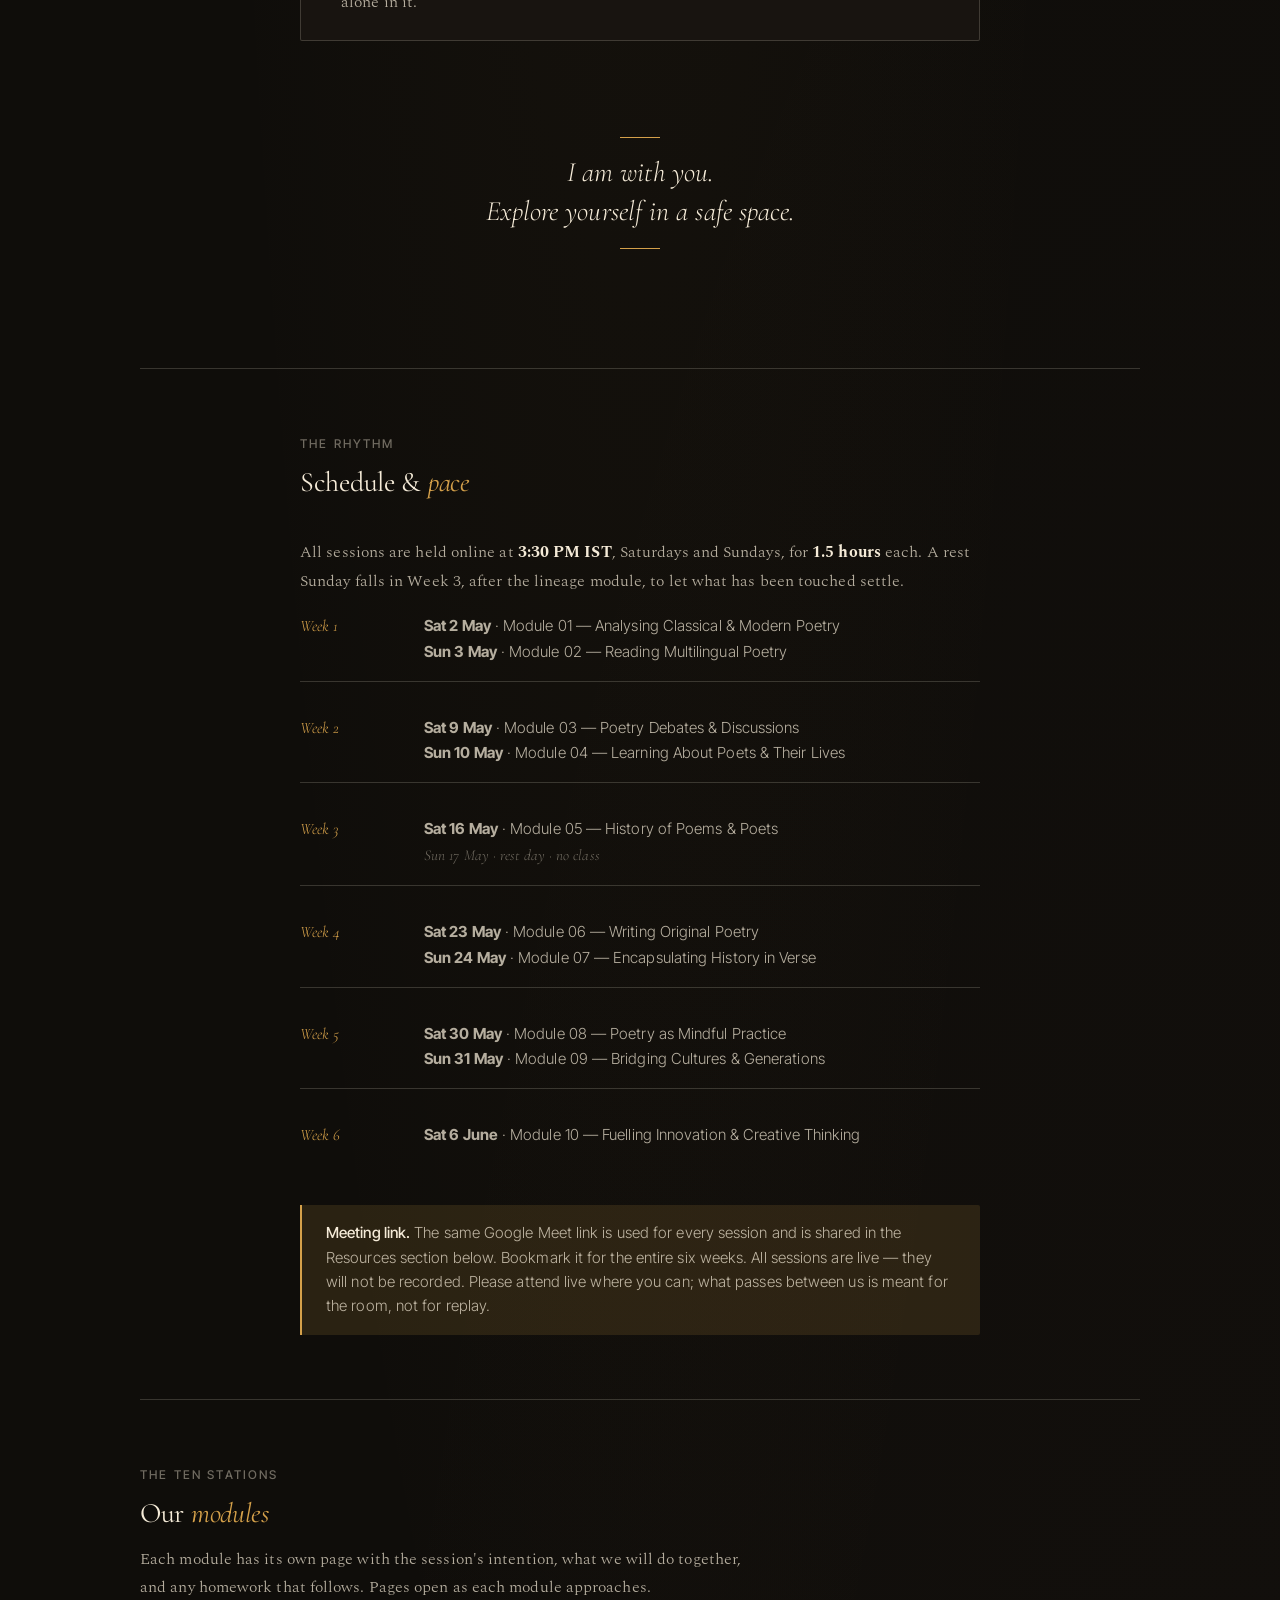
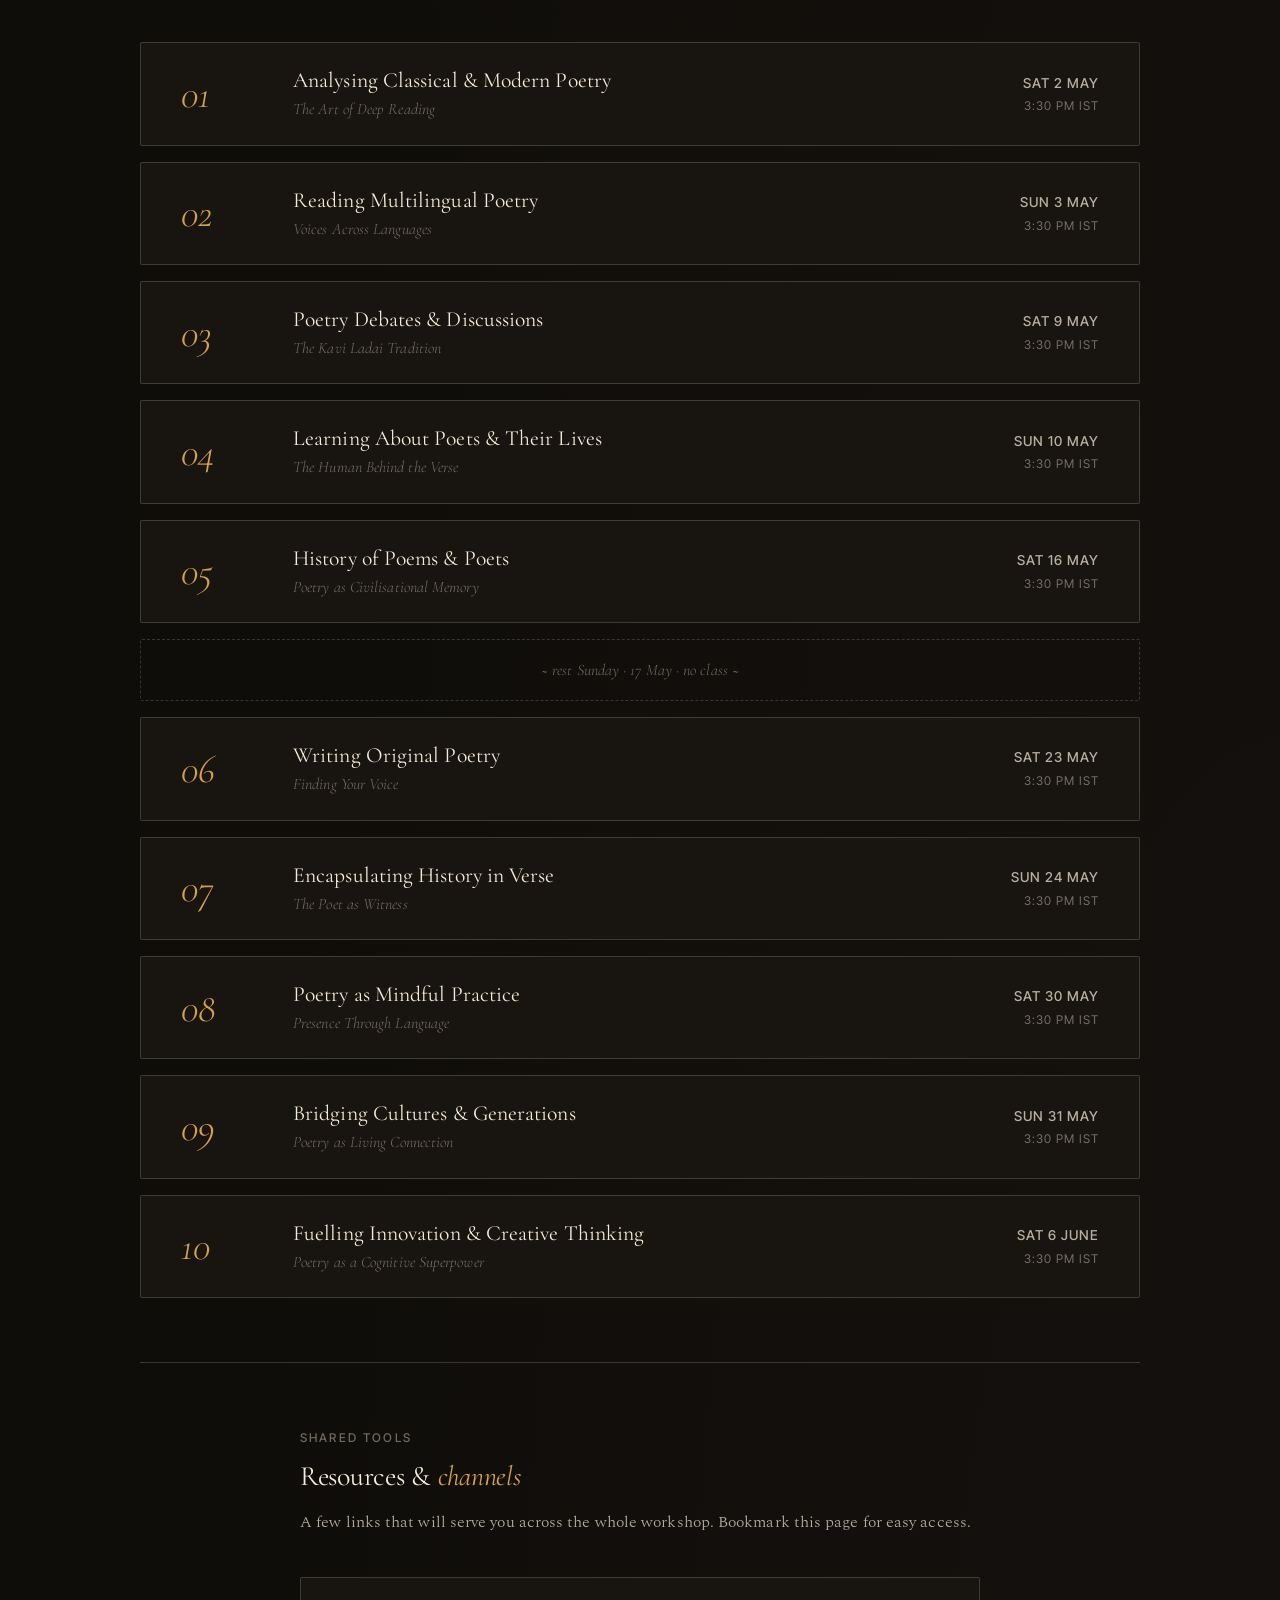
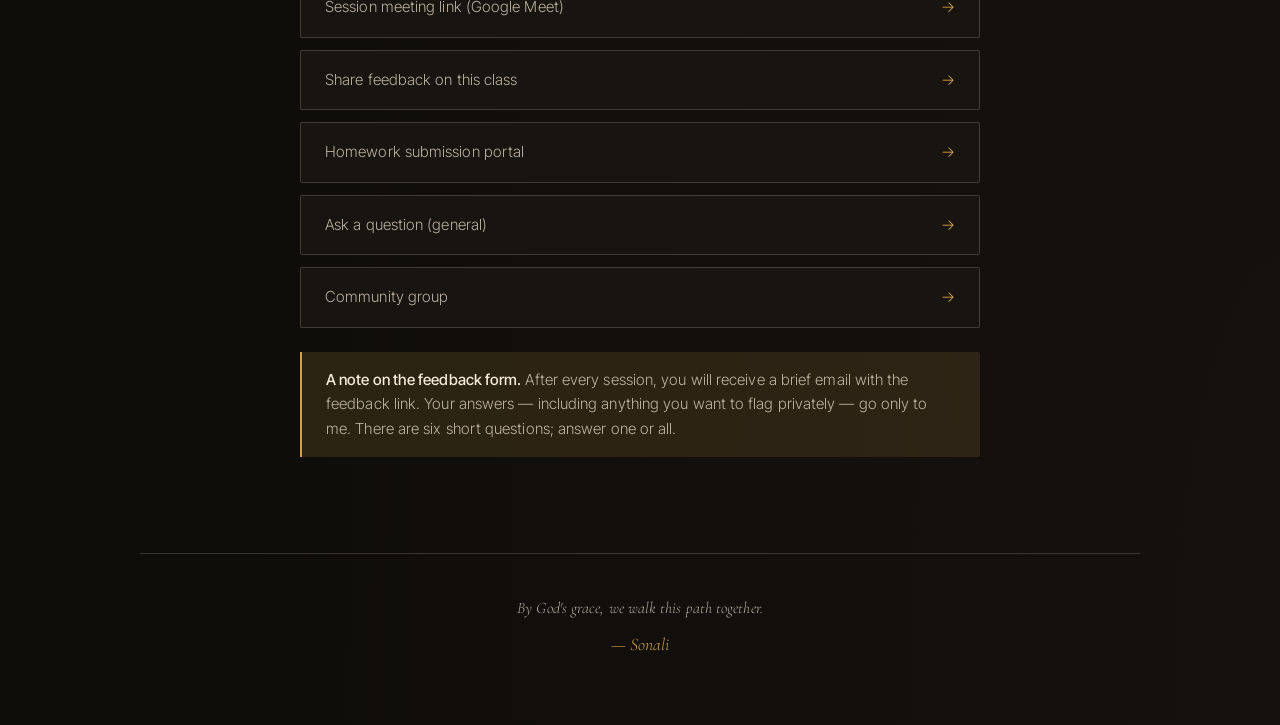
==== commit 029f7074: "Add feedback form link Add feedback form link" ====
--- a/index.html
+++ b/index.html
@@ -288,7 +288,7 @@
 
   <ul class="link-list">
     <li><a href="https://meet.google.com/rak-xqtw-wih" target="_blank" rel="noopener">Session meeting link (Google Meet)</a></li>
-    <li><a href="#" data-link="feedback" id="feedback">Post-class feedback form</a></li>
+    <li><a href="https://forms.gle/HEZ4hkPr31FS3Dd99" target="_blank" rel="noopener" data-link="feedback">Share feedback on this class</a></li>
     <li><a href="#" data-link="homework">Homework submission portal</a></li>
     <li><a href="#" data-link="questions">Ask a question (general)</a></li>
     <li><a href="#" data-link="community">Community group</a></li>
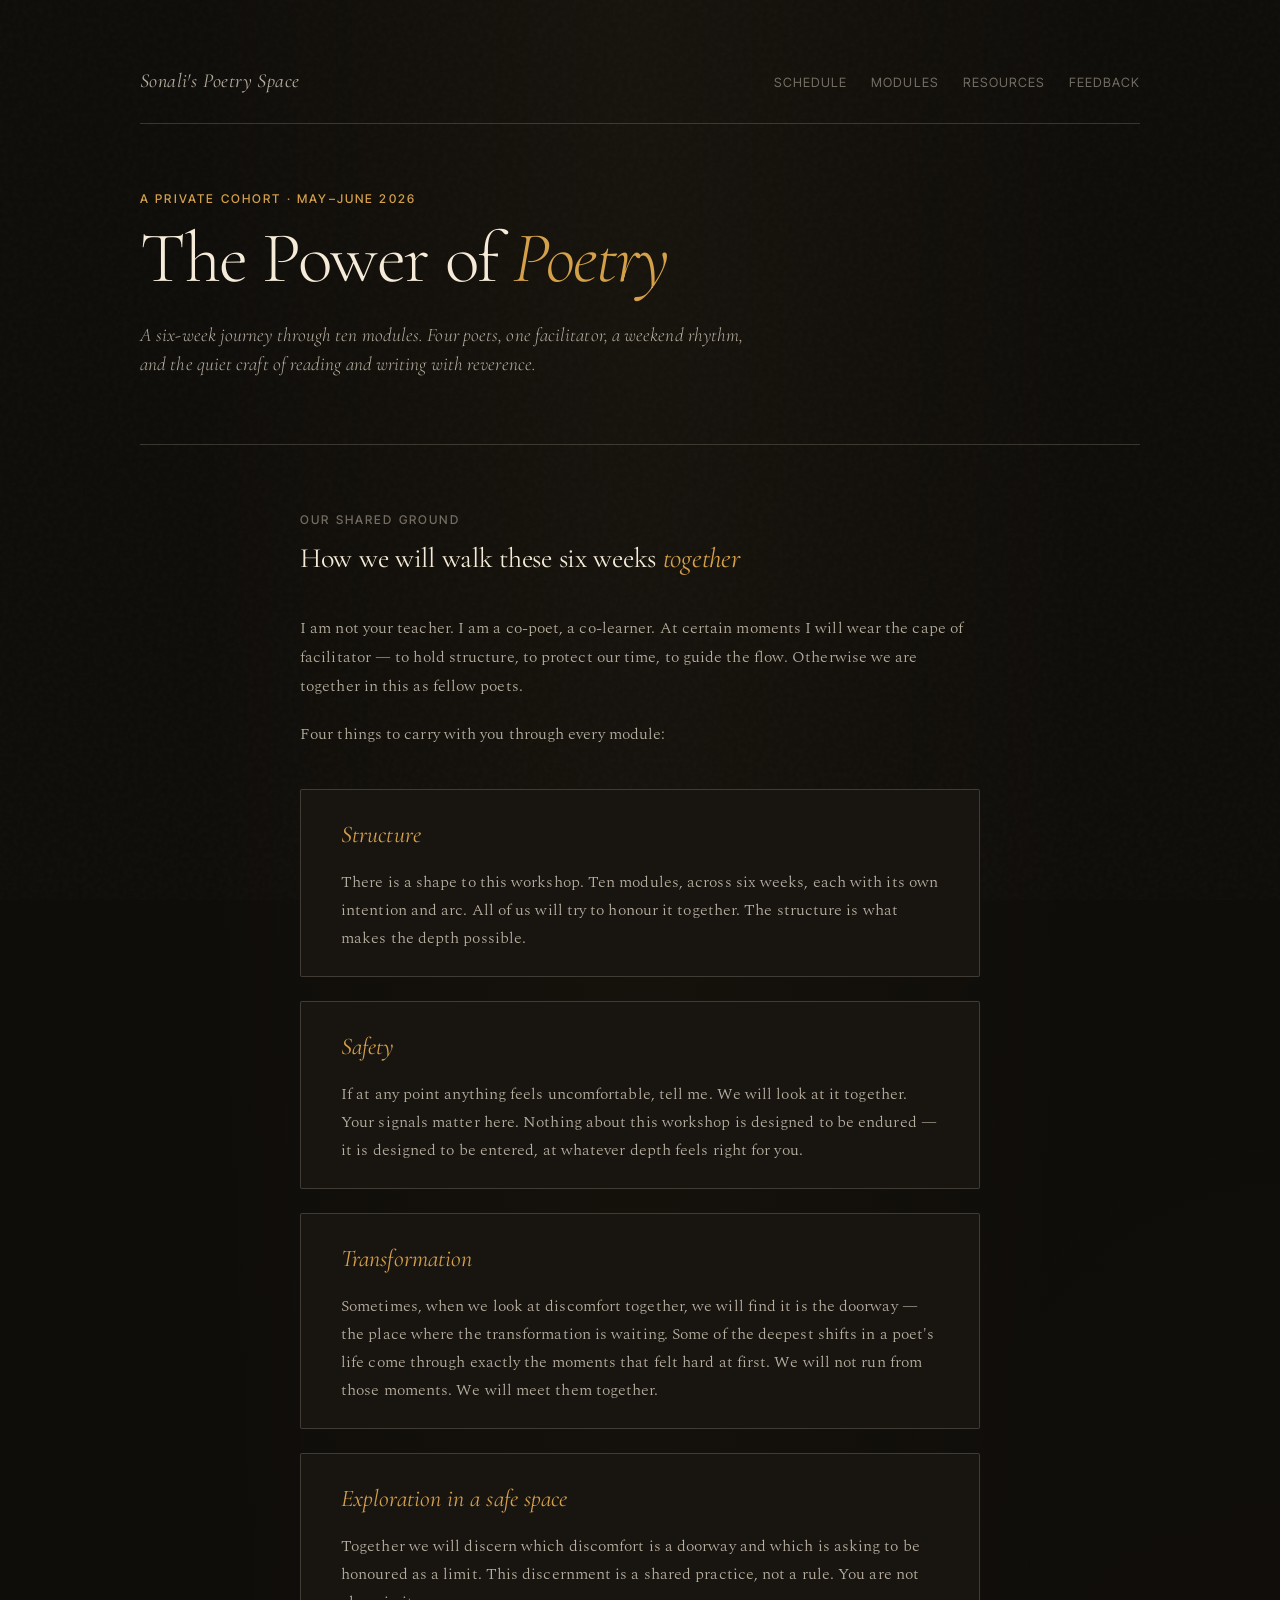
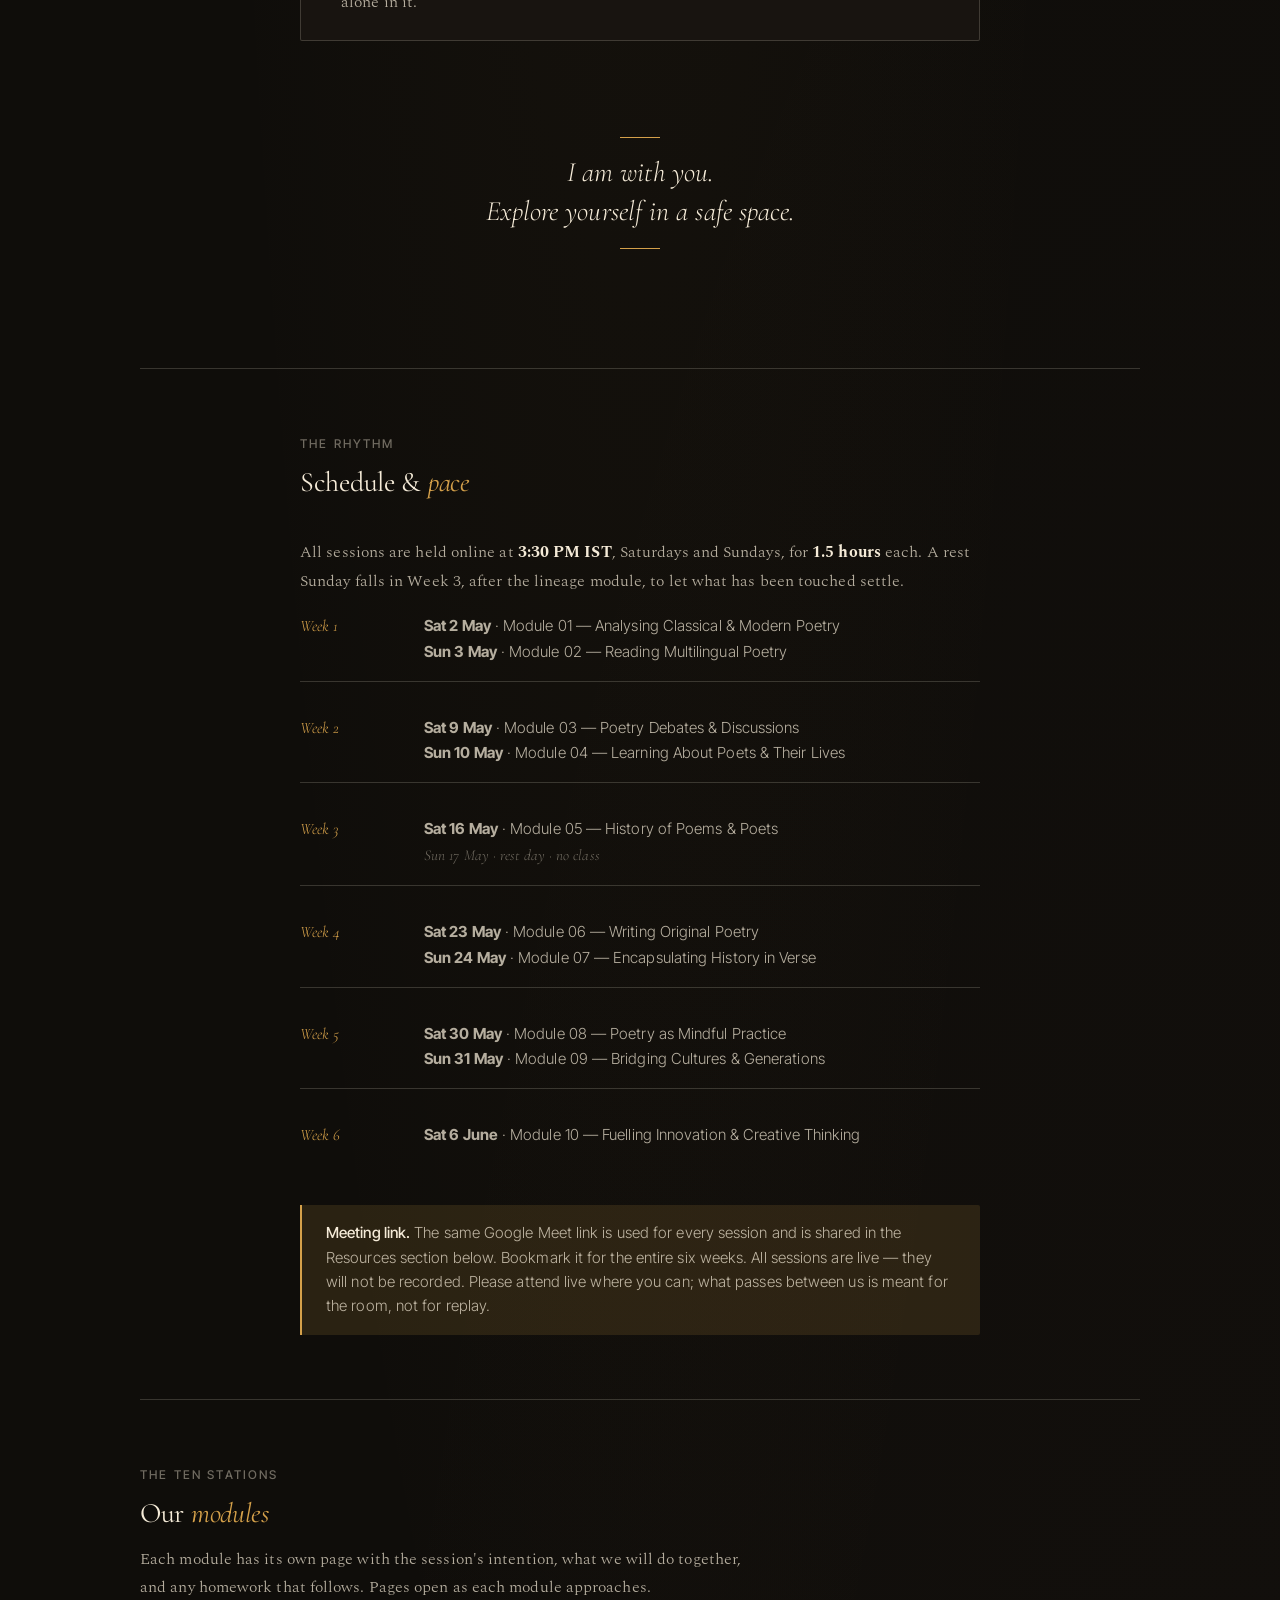
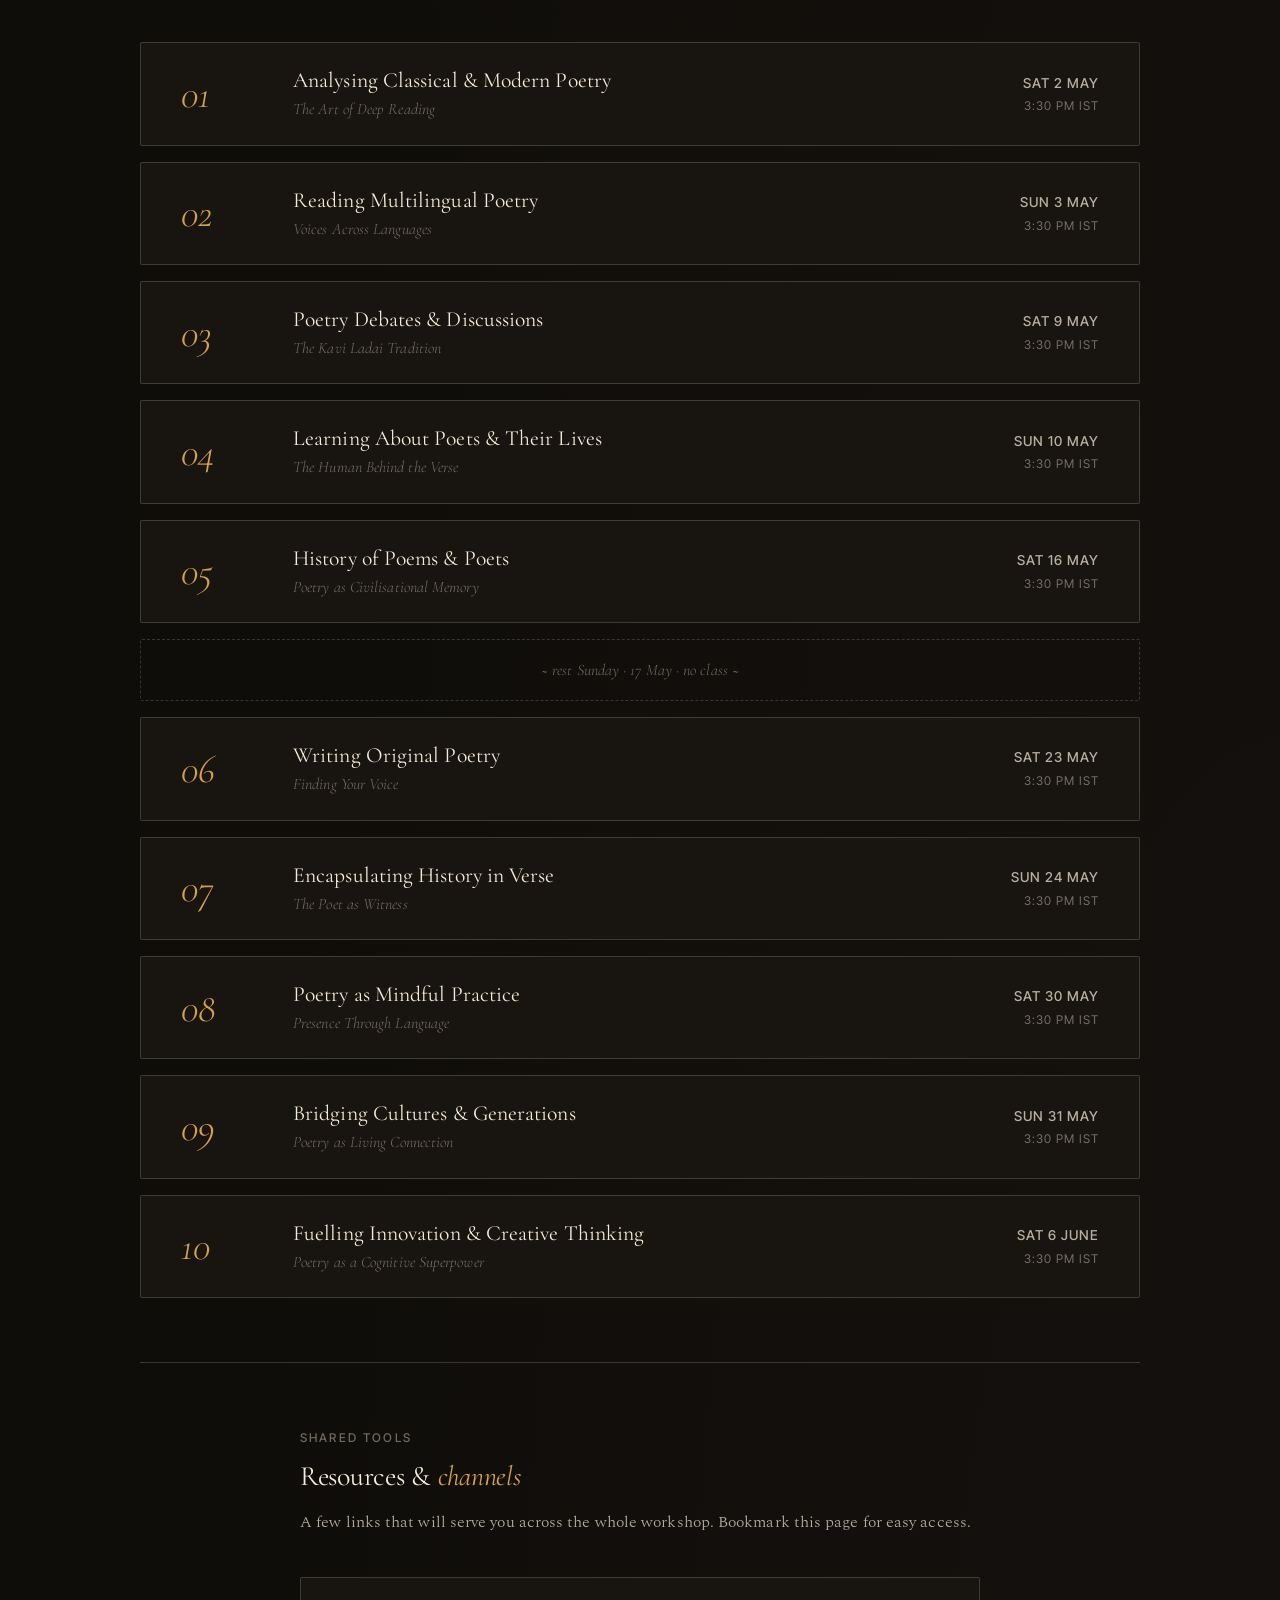
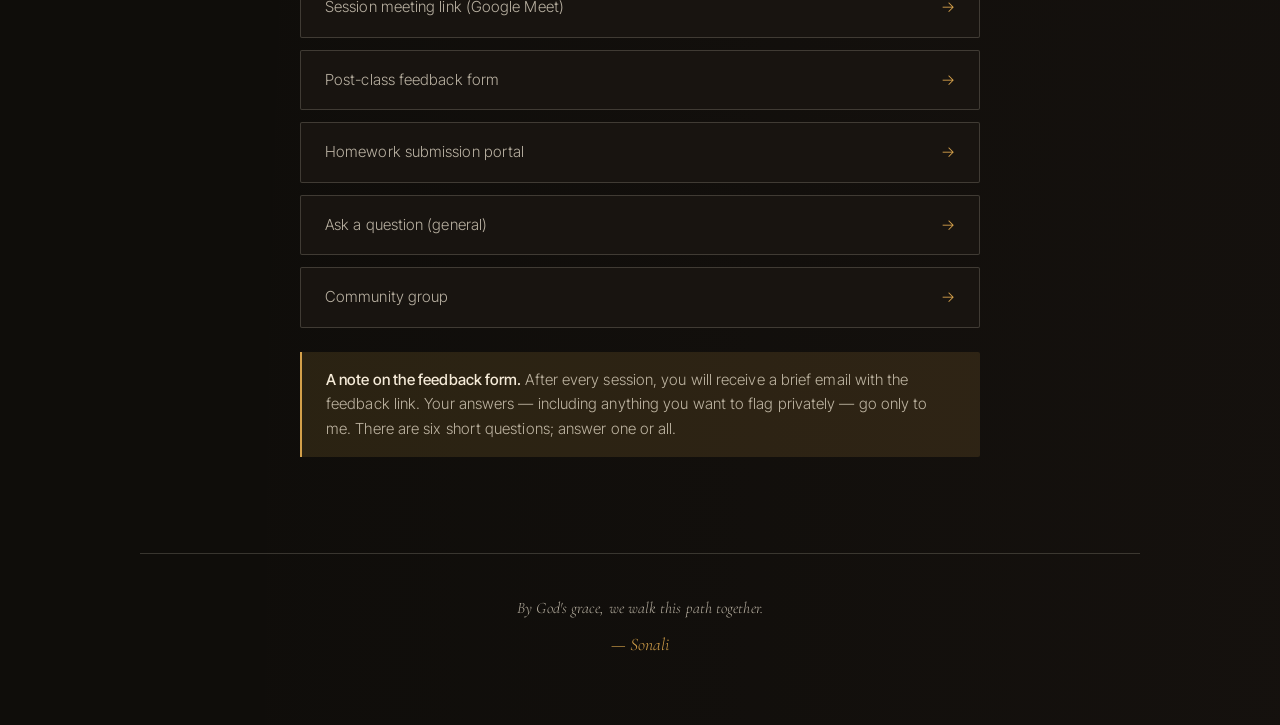
==== commit 08745a8e: "Homework form & Feedback form Add homework form link to all pages and Module 08 notebook submission " ====
--- a/index.html
+++ b/index.html
@@ -288,8 +288,8 @@
 
   <ul class="link-list">
     <li><a href="https://meet.google.com/rak-xqtw-wih" target="_blank" rel="noopener">Session meeting link (Google Meet)</a></li>
-    <li><a href="https://forms.gle/HEZ4hkPr31FS3Dd99" target="_blank" rel="noopener" data-link="feedback">Share feedback on this class</a></li>
-    <li><a href="#" data-link="homework">Homework submission portal</a></li>
+    <li><a href="https://forms.gle/HEZ4hkPr31FS3Dd99" target="_blank" rel="noopener" data-link="feedback" id="feedback">Post-class feedback form</a></li>
+    <li><a href="https://forms.gle/mpzhUbdwP5BqiY5R9" target="_blank" rel="noopener" data-link="homework">Homework submission portal</a></li>
     <li><a href="#" data-link="questions">Ask a question (general)</a></li>
     <li><a href="#" data-link="community">Community group</a></li>
   </ul>
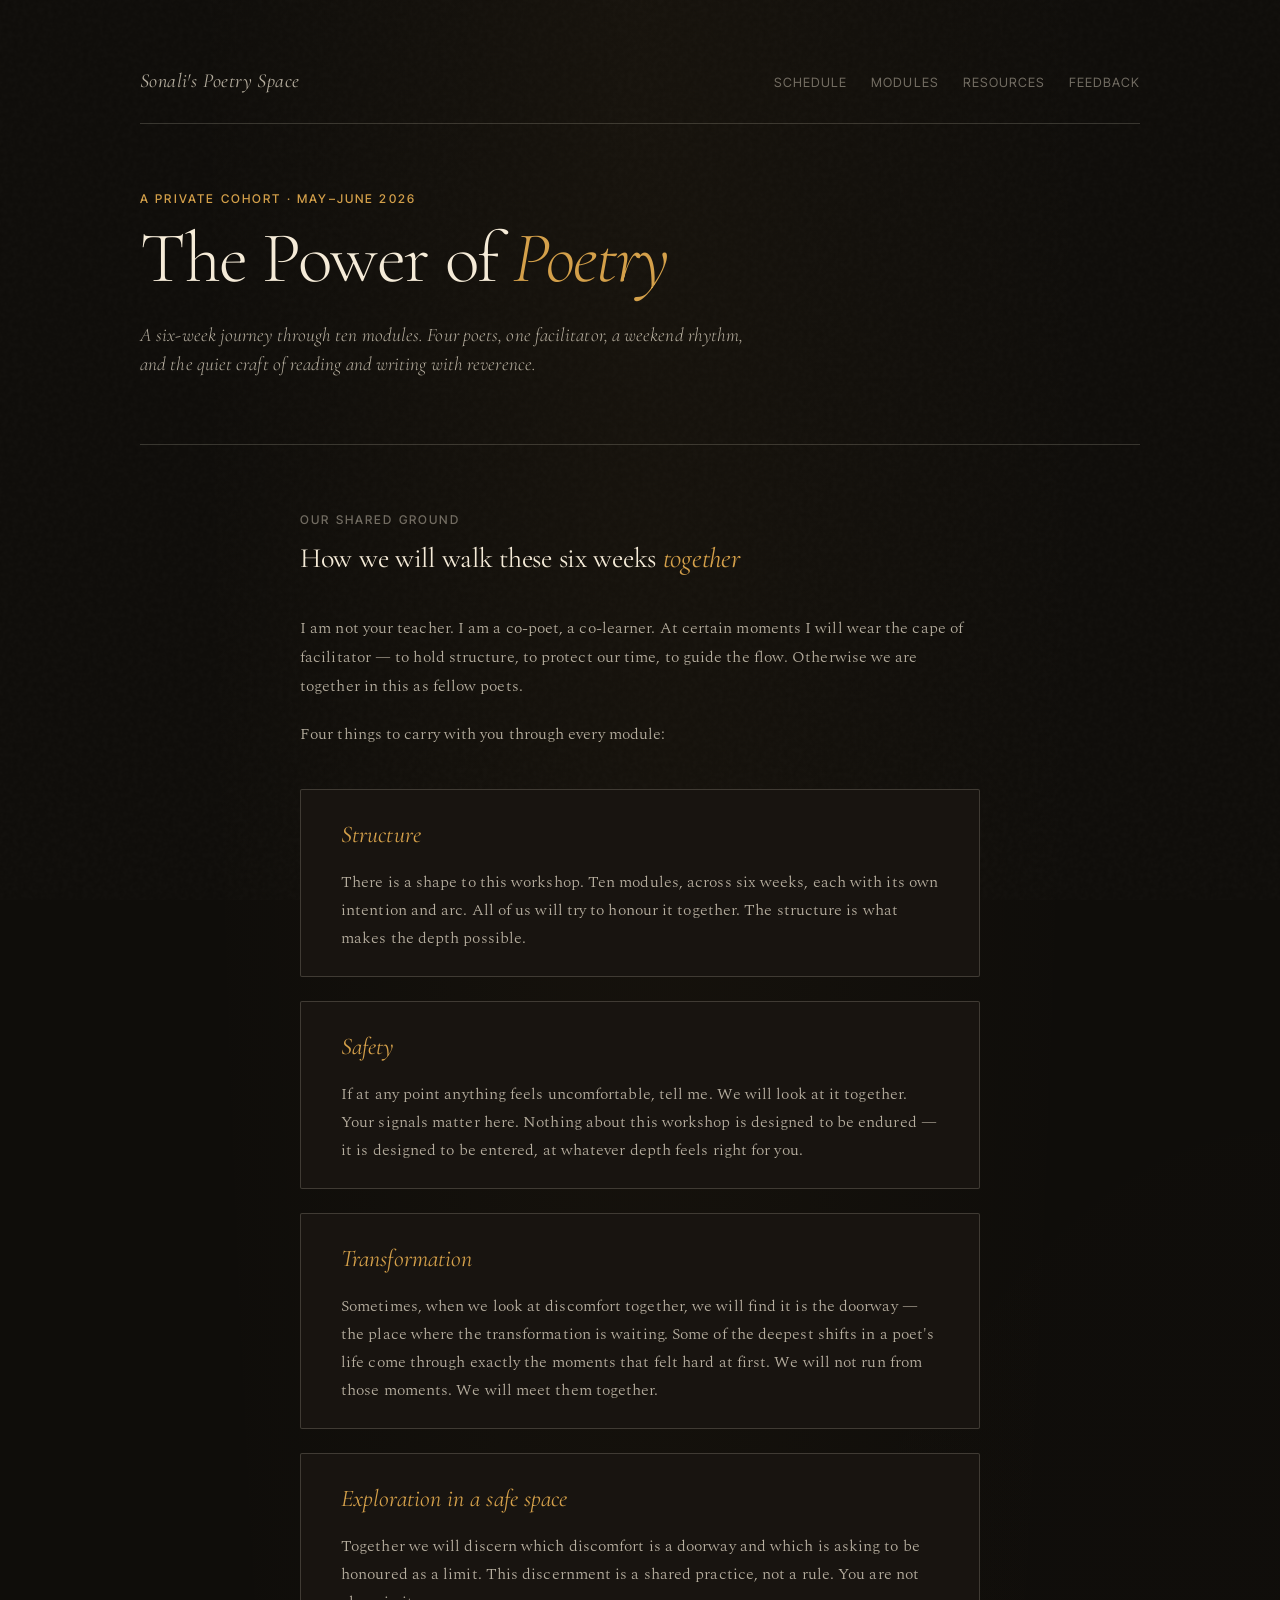
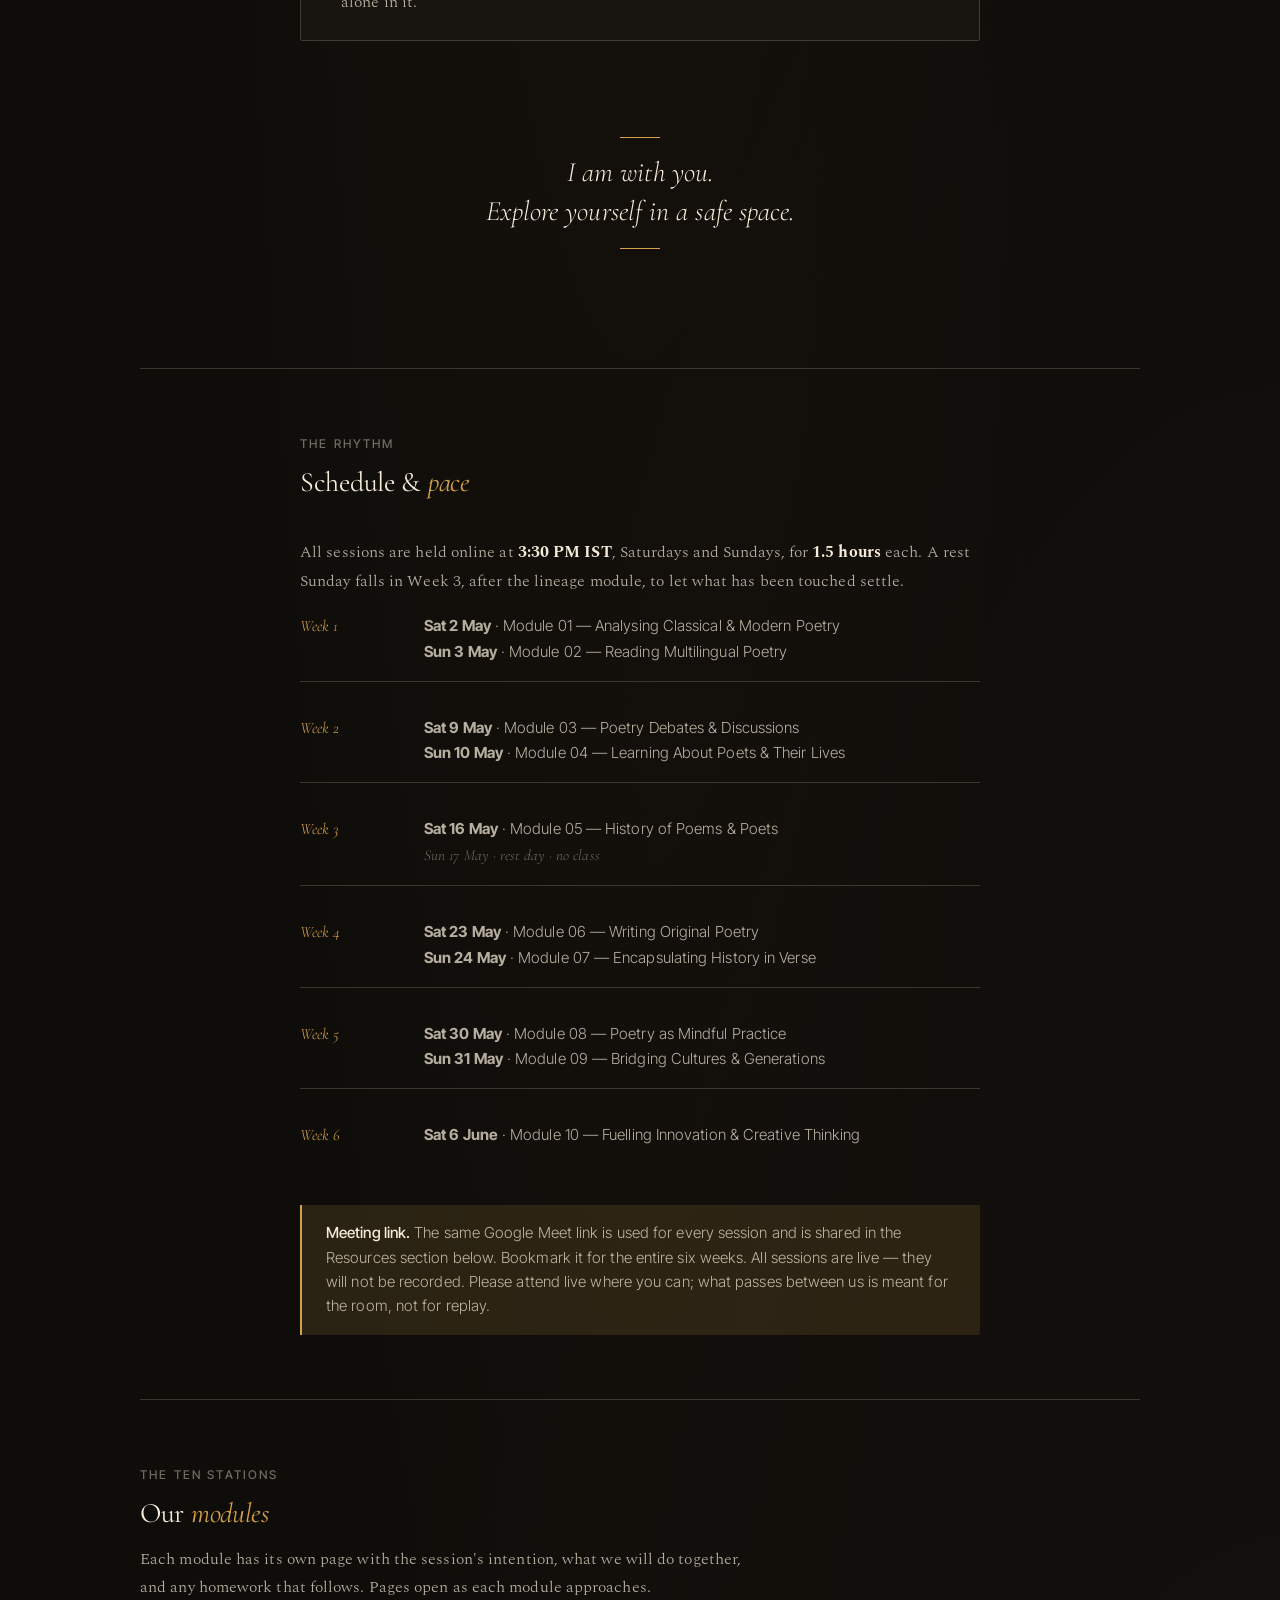
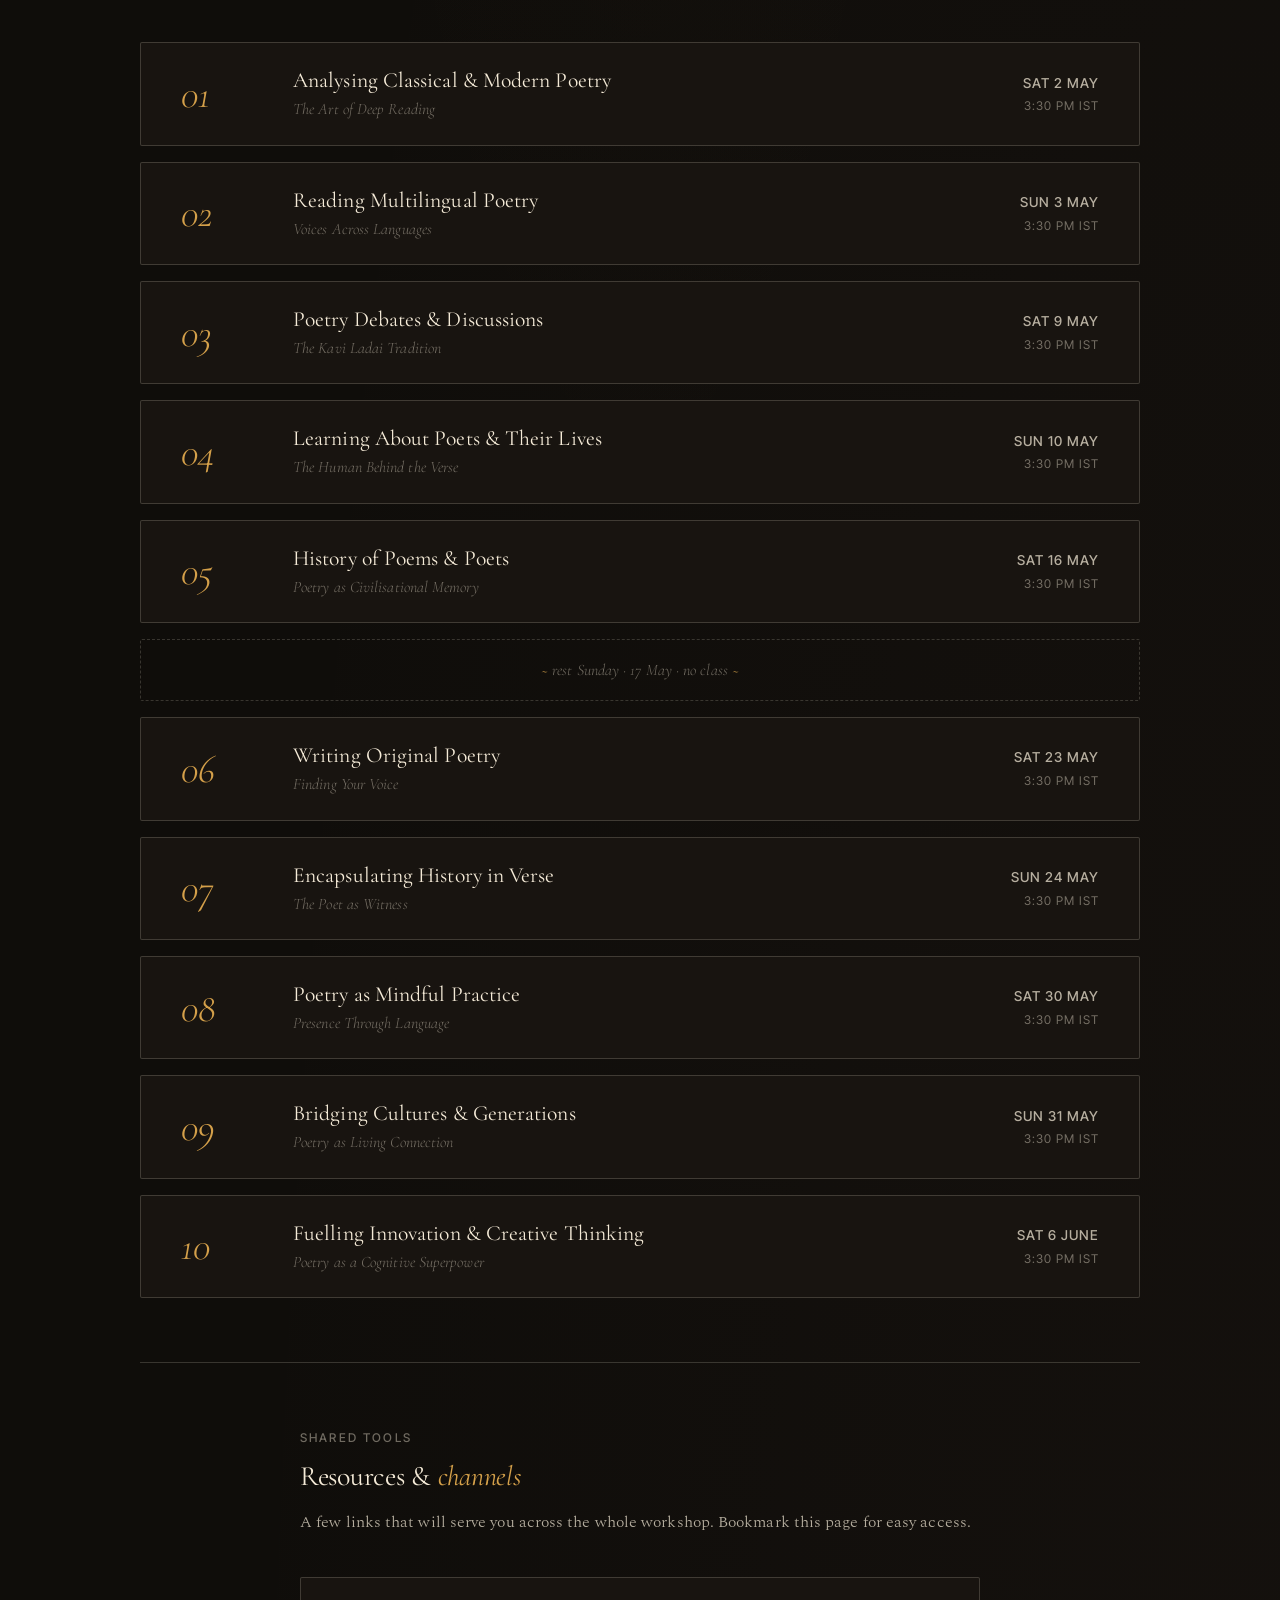
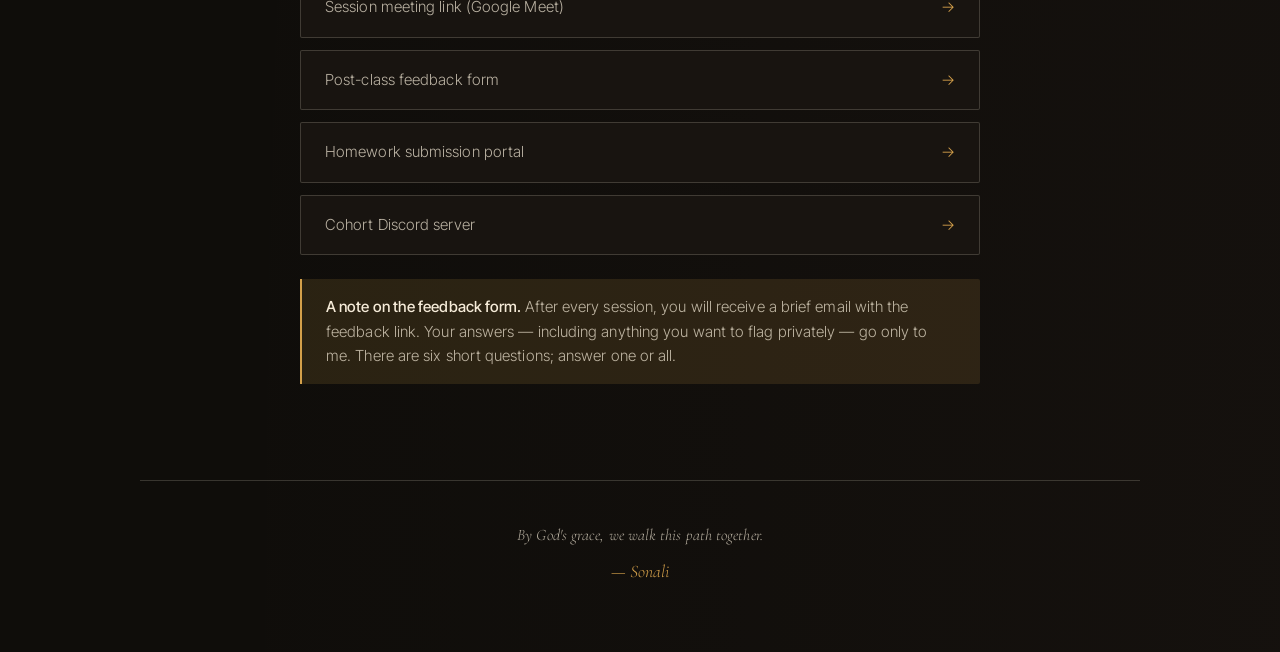
==== commit afdb59fe: "Discord Server Link updates Discord Server Link updates" ====
--- a/index.html
+++ b/index.html
@@ -290,8 +290,7 @@
     <li><a href="https://meet.google.com/rak-xqtw-wih" target="_blank" rel="noopener">Session meeting link (Google Meet)</a></li>
     <li><a href="https://forms.gle/HEZ4hkPr31FS3Dd99" target="_blank" rel="noopener" data-link="feedback" id="feedback">Post-class feedback form</a></li>
     <li><a href="https://forms.gle/mpzhUbdwP5BqiY5R9" target="_blank" rel="noopener" data-link="homework">Homework submission portal</a></li>
-    <li><a href="#" data-link="questions">Ask a question (general)</a></li>
-    <li><a href="#" data-link="community">Community group</a></li>
+    <li><a href="https://discord.gg/cKr8bzEg" target="_blank" rel="noopener" data-link="community">Cohort Discord server</a></li>
   </ul>
 
   <div class="note" style="margin-top: var(--space-lg);">
